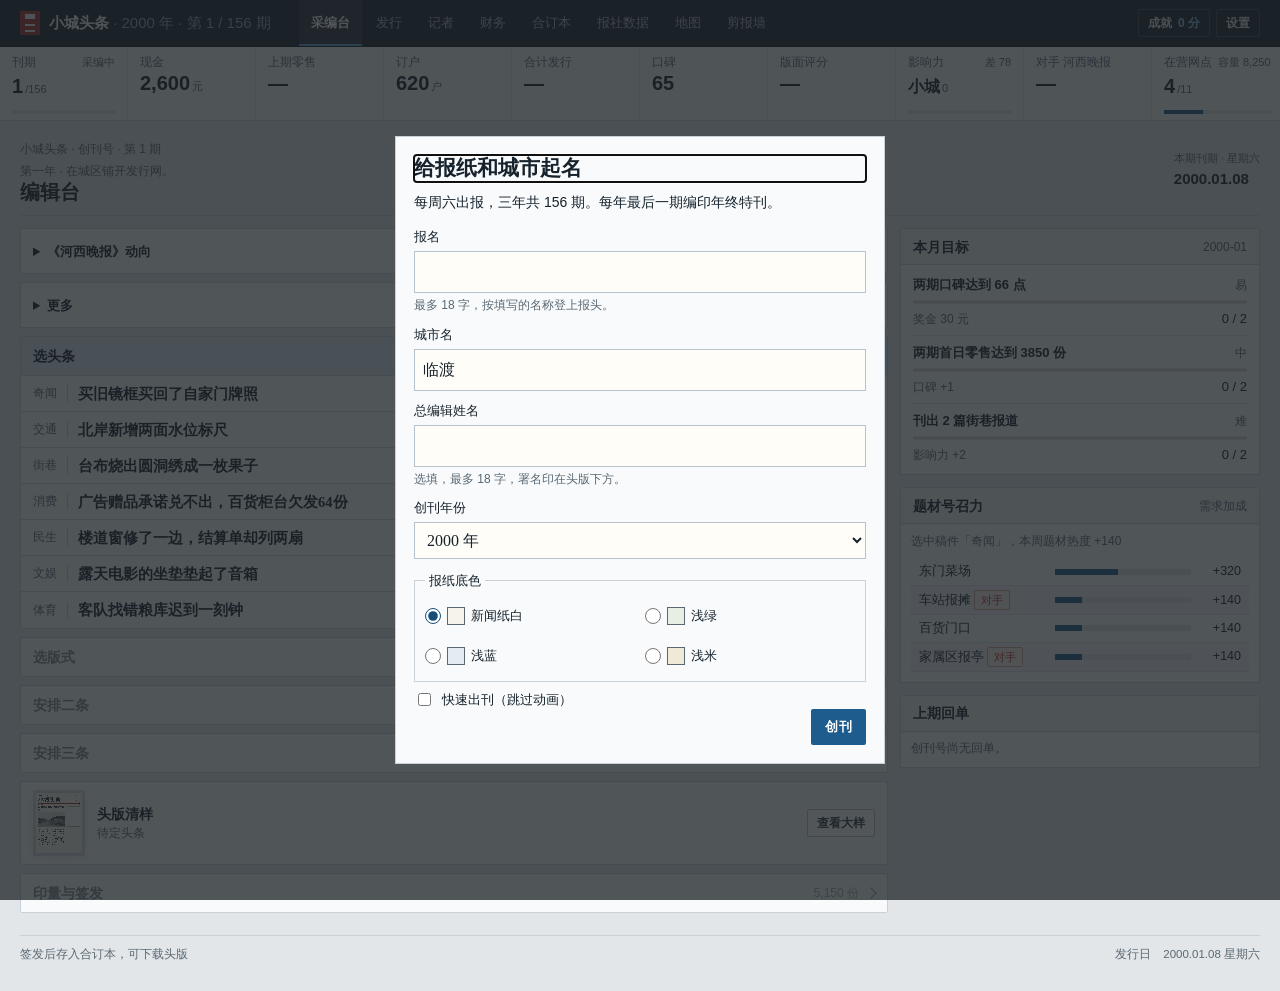
==== 试玩版/小城头条.html @ dcc088fc "发布第八轮单文件试玩版" ====
<!doctype html>
<html lang="zh-CN">
<head>
<meta charset="utf-8">
<meta name="viewport" content="width=device-width, initial-scale=1, viewport-fit=cover">
<meta name="theme-color" content="#eeece5">
<meta name="description" content="从 2000 年起，每周六出版一张地方小报。">
<title>小城头条</title>
<link rel="icon" type="image/x-icon" sizes="16x16 32x32 48x48 64x64" href="[data-uri]">
<style>
:root {
  --ground: #e2e6e9;
  --sheet: #f8fafb;
  --line: #c9d1d8;
  --ink: #16222c;
  --muted: #5a6873;
  --red: #1d5c8c;
  --red-dark: #174e78;
  --serif: "Songti SC", "Noto Serif SC", "STSong", "SimSun", serif;
  --sans: "PingFang SC", "Noto Sans SC", "Microsoft YaHei", "Source Han Sans SC", sans-serif;
  --mono: var(--num);
  --safe-top: env(safe-area-inset-top, 0px);
  --safe-bottom: env(safe-area-inset-bottom, 0px);
  --dialog-top: max(12px, var(--safe-top));
  --dialog-bottom: max(12px, var(--safe-bottom));
  --sheet-2: #eef2f4;
  --line-soft: #dde3e8;
  --accent: #1d5c8c;
  --accent-soft: #dce8f2;
  --brand: #a23228;
  --up: #22784a;
  --down: #b3382c;
  --warn: #9a6410;
  --num: "DIN Alternate", "DIN 2014", "Bahnschrift", "Roboto Condensed", "Arial Narrow", "PingFang SC", sans-serif;
}
* { box-sizing: border-box; }
html, body { touch-action: manipulation; }
body { margin: 0; color: var(--ink); -webkit-font-smoothing: antialiased; }
h1, h2, h3, p, figure { margin: 0; }
a { color: inherit; }
button { font: inherit; }
:is(input, textarea, select) { font: inherit; font-size: 16px; }

.appbar { padding-top: var(--safe-top); }
.appbar-inner { margin: auto; display: flex; align-items: center; }
.brand { display: flex; align-items: center; min-width: 0; }
#progress { min-width: 0; overflow-wrap: anywhere; }
#masthead-issue::before { content: ' · '; }
.brand-mark { display: grid; flex-shrink: 0; place-content: center; }
.brand-mark i { height: 2px; display: block; background: #e6eef3; margin: 2px 0; }
.brand-mark i:first-child { height: 5px; margin-bottom: 3px; }
.appnav { display: flex; align-items: stretch; align-self: stretch; white-space: nowrap; }
.workbar { display: flex; align-self: stretch; }
.appbar-actions { margin-left: auto; display: flex; align-items: center; gap: 6px; }
#achievements-button { display: inline-flex; align-items: center; gap: 6px; white-space: nowrap; }

.desk-shortcuts, .archive-picker, .archive-meta { display: none; }
.game-main { margin: auto; }
.page-title { display: flex; justify-content: space-between; }
.edition-line { display: flex; align-items: center; margin-bottom: 8px; }
.edition-line::before { content: ""; width: 16px; height: 1px; background: var(--red); }
.edition-line { overflow-wrap: anywhere; }
.edition-line::before { flex-shrink: 0; }

.shift { display: flex; align-items: center; color: var(--muted); text-align: left; white-space: nowrap; padding-bottom: 3px; }
.shift > div + div { border-left: 1px solid #b6c3cd; }
.shift small { display: block; font-size: 11px; margin-bottom: 3px; }
.shift time { color: var(--ink); }
.shift .deadline { color: var(--red-dark); }
.workspace { display: grid; grid-template-columns: minmax(0,1fr) minmax(360px, .64fr); align-items: start; }
.column { min-width: 0; }
.desk-flow { display: grid; grid-template-columns: minmax(0, 1fr); max-width: 760px; margin-inline: auto; }
.game-main:has(.desk-flow) :is(.page-title, .guide-note, .game-footer) { max-width: 760px; margin-inline: auto; }
.step-heading button { display: flex; align-items: center; gap: 8px; width: 100%; border: 0; background: transparent; color: var(--ink); text-align: left; }
.step-heading button span { min-width: 0; flex: 1; overflow: hidden; white-space: nowrap; text-overflow: ellipsis; }
.step-heading button small { font: 12px var(--sans); color: var(--muted); white-space: nowrap; }
.step-heading button::after { content: ''; width: 7px; height: 7px; border-right: 1px solid var(--red-dark); border-bottom: 1px solid var(--red-dark); transform: rotate(-45deg); }
.step-heading button[aria-expanded="true"]::after { transform: rotate(45deg); }
.current-step .step-heading { border-bottom: 1px solid var(--line); }
.step-actions { padding: 10px 12px; border-top: 1px solid var(--line); }
.blank-slot-hint { flex-basis: 100%; margin: 1px 0 0; color: var(--muted); font-size: 13px; line-height: 1.5; }
.layout-options { display: grid; grid-template-columns: repeat(auto-fit, minmax(min(100%, 245px), 1fr)); gap: 8px; padding: 10px; }
.layout-option { min-width: 0; border: 1px solid var(--line); color: var(--ink); text-align: left; }

.layout-option:disabled { opacity: .6; }
.layout-option > div { display: flex; flex-wrap: wrap; align-items: baseline; column-gap: 10px; row-gap: 2px; }

.layout-option span { color: var(--red-dark); font: 650 12px/1.4 var(--sans); }
.layout-option p, .step-hint p { margin: 5px 0 0; color: var(--muted); font-size: 13px; line-height: 1.55; }
.slot-switch { display: flex; gap: 8px; padding: 10px 12px; border-bottom: 1px solid var(--line); }
.slot-switch button { flex: 1; min-height: 44px; }
.slot-switch button[aria-pressed="true"] { color: var(--red-dark); border-color: var(--red); background: #e7ebee; }
.step-hint { padding: 8px 12px 10px; color: var(--muted); }
.ad-offer .manage-row > strong { flex-shrink: 0; color: var(--red-dark); }
.desk-disclosure > summary, .receipt-detail > summary { cursor: pointer; color: var(--ink); font-weight: 700; align-content: center; }
.desk-disclosure > summary { padding: 8px 12px; min-height: 44px; }
.desk-disclosure[open] > summary { border-bottom: 1px solid var(--line); }
.desk-disclosure > p, .desk-options { padding: 9px 12px; }
.receipt-detail[open] > summary { margin-bottom: 6px; }
.desk-proof { display: grid; grid-template-columns: 52px minmax(0, 1fr) auto; align-items: center; gap: 12px; padding: 8px 12px; }

.desk-proof p { overflow: hidden; text-overflow: ellipsis; white-space: nowrap; color: var(--muted); font-size: 12px; }
.desk-proof-thumb { background: #d7dfe4; padding: 3px; }
.desk-proof-thumb .proof-loading { font-size: 8px; }

.panel-heading { border-bottom: 1px solid var(--line); display: flex; align-items: center; justify-content: space-between; gap: 12px; }
.panel-heading h2 { font: 750 23px/1.1 var(--serif); letter-spacing: .07em; }
.panel-heading p, .proof-link { color: var(--muted); font-size: 12px; white-space: nowrap; }
.proof-link { text-underline-offset: 4px; }
.lead { display: grid; grid-template-columns: auto minmax(0, 1fr) auto; align-items: center; width: 100%; color: inherit; text-align: left; background: transparent; border: 0; border-bottom: 1px solid #d5dce1; }
.lead:last-child { border-bottom: 0; }
.lead:hover { background: #edf0f2; }

.lead strong { overflow-wrap: anywhere; }
.lead .desk { min-width: 0; }
.desk { color: var(--muted); padding-right: 10px; border-right: 1px solid #c6d0d7; }
.lead.selected .desk { color: var(--red-dark); }
.flag { border: 1px solid #c9d2d9; color: #505a62; white-space: nowrap; align-self: center; }

.plan { margin-top: 18px; }
.plan-body { padding: 15px 21px 17px; display: flex; gap: 25px; align-items: center; }
.plan-metric small { font-size: 11px; color: var(--muted); display: block; margin-bottom: 2px; letter-spacing: .08em; }
.plan-metric strong { font: 600 23px/1.15 var(--mono); letter-spacing: -.045em; }
.plan-metric span { font-size: 12px; color: var(--muted); margin-left: 4px; }
.issue { margin-left: auto; border: 0; font-weight: 650; white-space: nowrap; }
.issue b { margin-left: 13px; font-weight: 400; }
.proof-well { background: #d7dfe4; padding: 15px 18px 12px; }
.proof-preview { width: 100%; overflow: hidden; position: relative; aspect-ratio: 800 / 1040; box-shadow: 0 2px 8px #2a323824; background: #f6f0e3; }
.proof-footer { min-height: 42px; display: flex; justify-content: space-between; align-items: center; gap: 8px; padding: 8px 16px; color: var(--muted); font-size: 11px; }
.proof-footer span:first-child { color: var(--red-dark); }
.game-footer { border-top: 1px solid #c1ccd4; padding-top: 10px; color: var(--muted); display: flex; justify-content: space-between; gap: 10px; }
.appnav button { display: flex; align-items: center; position: relative; background: none; border: 0; color: inherit; cursor: pointer; }

.appnav button.current::after { content: ""; position: absolute; inset: auto 0 0; }
button { cursor: pointer; }
button:active:not(:disabled), .export-link:active { filter: brightness(.88); }

button:disabled { cursor: default; opacity: .52; }
.page-title .week-note { color: var(--muted); }
.library-copy summary { cursor: pointer; font-weight: 700; }
.library-copy details p { margin-top: 8px; line-height: 1.65; }
.report { padding: 13px 20px 15px; border-top: 1px solid var(--line); background: #eef1f3; }
.report-head { display: flex; align-items: center; gap: 10px; justify-content: space-between; flex-wrap: wrap; }

.report p { font-size: 13px; line-height: 1.65; margin-top: 6px; color: var(--muted); }
.report-text { border-left: 2px solid #6993b6; margin-top: 9px; padding-left: 9px; }
.report-buttons { display: flex; gap: 7px; flex-wrap: wrap; }
.original-copy p { overflow-wrap: anywhere; }
.soft, .proof-link { white-space: nowrap; }

.proof-link { text-decoration: none; }
.proof-preview canvas { display: block; width: 100%; height: auto; }
.plan-metric input { font: 600 22px/1.15 var(--mono); letter-spacing: -.035em; width: 100px; padding: 4px 5px; color: var(--ink); background: #fffdf7; border: 1px solid #b6c3cd; border-radius: 0; }
.plan-hint { padding: 0 21px 11px; font-size: 11px; color: var(--muted); min-height: 16px; }
.plan-hint.error { color: var(--red-dark); }
.game-footer { margin-top: 22px; }
.game-footer .soft { min-height: 30px; padding-block: 3px; }
.game-footer span { align-self: center; }
.flag { font-weight: 500; }

.sales-panel .receipt-head { display: flex; justify-content: space-between; align-items: start; gap: 10px; border-bottom: 1px solid var(--line); }

.receipt-head p { color: var(--muted); }

.sales-number span:first-child { display: block; color: var(--muted); }

.sales-number .unit { margin-left: 8px; }
.sales-number .change { margin-left: 10px; font-size: 13px; }

.receipt-grid { display: grid; grid-template-columns: repeat(3, 1fr); border-block: 1px solid var(--line); }
.receipt-grid span { display: block; color: var(--muted); }

.stands { width: 100%; text-align: left; border-collapse: collapse; }
.stands th { color: var(--muted); }
.stands th, .stands td { border-bottom: 1px solid #d5dce1; }
.stands th:nth-child(n+2), .stands td:nth-child(n+2) { text-align: right; }
.stands td:last-child { white-space: nowrap; }
.sold-out { color: var(--red-dark); font-weight: 650; }
.stand-note { border-left: 2px solid var(--red); }
.desk-wire { display: flex; align-items: baseline; flex-wrap: wrap; gap: 3px 12px; padding: 9px 20px; background: #dfe5e9; border-bottom: 1px solid var(--line); }
.desk-wire strong { color: var(--red-dark); font: 750 14px var(--serif); }
.desk-wire p { color: #4c5861; font-size: 12px; line-height: 1.6; }
.guide-note { position: sticky; top: 0; z-index: 2; margin-bottom: 16px; padding: 10px 14px; border: 1px solid var(--line); border-left: 3px solid var(--red); background: var(--sheet); }
.guide-note strong { color: var(--red-dark); font: 750 15px var(--serif); }
.guide-note p { margin: 4px 0 8px; font-size: 13px; }
.guide-note .soft { font-size: 12px; min-height: 30px; padding: 4px 8px; }
.tracking-note { margin-bottom: 8px; color: #4c5861; font-size: 13px; }
.receipt-detail { margin-top: 14px; padding: 10px 12px; border: 1px solid var(--line); font-size: 13px; line-height: 1.65; }
.receipt-detail h3 { font: 750 16px var(--serif); margin-bottom: 4px; }
.receipt-detail .other-headline { font-weight: 700; }
.receipt-detail ul { list-style: none; margin: 6px 0; padding: 4px 0; border-block: 1px solid var(--line); }
.receipt-detail li { display: flex; justify-content: space-between; gap: 8px; }
.reader-letter { background: var(--paper-stock, #eef1f4); color: #2b2b2b; border-color: #899aa6; border-left: 2px solid var(--red); }
.sales-actions { display: flex; align-items: center; gap: 8px; flex-wrap: wrap; margin-top: 17px; }
.sales-actions .issue { margin-left: 0; }
.archive-list { display: grid; }
.archive-row { display: grid; text-align: left; align-items: center; border: 0; border-bottom: 1px solid var(--line); color: inherit; background: transparent; }
.archive-row:last-child { border-bottom: 0; }
.archive-row:hover { background: #edf0f2; }

.archive-row span { font-size: 12px; color: var(--muted); }

.archive-actions { display: flex; padding: 14px 18px; border-top: 1px solid var(--line); }
.blank { padding: 25px 22px; }
.blank p { color: var(--muted); margin-bottom: 12px; }
.summary-topline { margin-top: 12px; font-size: 14px; color: var(--muted); }
.feedback {
  position: fixed; z-index: 9; inset: auto 18px max(18px, var(--safe-bottom)) auto;
  max-width: min(450px, calc(100% - 36px)); padding: 10px 14px; border-left: 3px solid #d9aa63;
  background: #2b3339; color: #fff9e9; box-shadow: 0 3px 14px #1c212435; font: 600 13px/1.55 var(--sans);
  opacity: 0; pointer-events: none; overflow-wrap: anywhere;
}
.feedback.show { opacity: 1; animation: feedback-in .2s ease-out both; }
.feedback[data-tone="notice"] { background: #245379; }
@keyframes feedback-in { from { opacity: 0; transform: translateY(6px); } to { opacity: 1; transform: translateY(0); } }
.proof-loading {
  position: absolute; inset: 0; display: grid; place-items: center; color: var(--muted);
  font: 650 13px var(--serif); pointer-events: none;
}
#proof[data-ready] + .proof-loading { display: none; }
.export-link[aria-disabled="true"]:not([hidden])::after { content: " · 准备中"; }
#paper-dialog { width: min(860px, calc(100% - 22px)); max-height: calc(100dvh - var(--dialog-top) - var(--dialog-bottom)); padding: 0; border: 1px solid var(--line); background: #d7dfe4; color: var(--ink); }
#paper-dialog[open] { display: flex; flex-direction: column; }
#achievements-dialog { width: min(490px, calc(100% - 24px)); max-height: calc(100dvh - var(--dialog-top) - var(--dialog-bottom)); padding: 0; border: 1px solid var(--line); background: var(--sheet); color: var(--ink); }
#achievements-dialog[open] { display: flex; flex-direction: column; }
.achievement-content { min-height: 0; overflow: auto; overscroll-behavior: contain; }
.achievement-total { padding: 12px 16px 14px; background: #e4e9ed; border-bottom: 1px solid var(--line); }
.achievement-total > strong { color: var(--red-dark); font: 750 29px/1.2 var(--serif); }
.achievement-total p, .achievement-list p { color: var(--muted); font-size: 13px; margin-top: 3px; }
.achievement-count { padding: 10px 16px 0; color: var(--muted); font-size: 12px; }
.achievement-list { margin: 0; padding: 0 16px 8px; list-style: none; }
.achievement-list li { display: flex; align-items: center; justify-content: space-between; gap: 12px; padding: 9px 0; border-bottom: 1px solid var(--line); }
.achievement-list li:last-child { border-bottom: 0; }
.achievement-list li > span { text-align: right; color: var(--muted); font-size: 12px; white-space: nowrap; }
.achievement-list li.earned > span { color: var(--red-dark); }
.achievement-list b { display: block; }
.game dialog::backdrop { background: #1c2226c2; }
.dialog-head { flex: none; background: var(--sheet); border-bottom: 1px solid var(--line); padding: 10px 14px; display: flex; align-items: center; justify-content: space-between; flex-wrap: wrap; gap: 6px; }
.dialog-actions { display: flex; flex-wrap: wrap; gap: 6px; }
.dialog-head h2, .restart-form h2 { font: 750 21px/1.25 var(--serif); }
.dialog-head button, .restart-form button:not(.issue) { background: var(--sheet); border: 1px solid #b6c3cd; color: var(--ink); font-size: 12px; padding: 7px 9px; }
.export-link { display: inline-flex; align-items: center; text-decoration: none; }
.export-link[hidden] { display: none; }
.export-link[aria-disabled="true"] { opacity: .72; pointer-events: none; }
.paper-viewport { min-height: 0; overflow: auto; overscroll-behavior: contain; touch-action: pan-x pan-y; }
.paper-viewport.zoomed #large-proof { width: max(800px, 150%); }
#large-proof { width: calc(100% - 20px); height: auto; display: block; margin: 10px; }
#large-proof:not([data-ready]) { visibility: hidden; }
#restart-dialog, #resume-dialog, #reprint-dialog { width: min(400px, calc(100% - 30px)); padding: 18px; color: var(--ink); background: var(--sheet); border: 1px solid var(--line); max-height: calc(100dvh - var(--dialog-top) - var(--dialog-bottom)); }
.restart-form p { margin: 10px 0 15px; font: 14px/1.55 var(--sans); }
.form-actions { display: flex; flex-wrap: wrap; gap: 8px; justify-content: flex-end; }
.restart-form .issue { margin-left: 0; }
@media (max-width: 890px) {
  .appbar-inner { padding-inline: 22px; }

  .game-main { padding-inline: 22px; }
  .workspace { grid-template-columns: minmax(0, 1fr); }
  .proof { max-width: 560px; }
  .page-title h1 { font-size: 40px; }
}
@media (max-width: 540px) {
  .page-title { flex-direction: column; }
  .page-title h1 { font-size: 36px; }

  .panel-heading { padding-inline: 12px; }
  .panel-heading h2 { font-size: 20px; }

  .report { padding-inline: 12px; }
  .plan-body { display: grid; grid-template-columns: 1fr 1fr; gap: 12px; padding-inline: 12px; }
  .plan-metric input { width: 88px; font-size: 20px; }
  .plan-body .issue { grid-column: 1 / -1; margin-left: 0; }
  .plan-hint { padding-inline: 12px; }
  .proof-well { padding: 12px; }

  
  .stands th, .stands td { padding-inline: 2px; }
}

.report-buttons select { font: 16px var(--sans); border: 1px solid #b6c3cd; color: var(--ink); background: var(--sheet); padding: 5px; }
.desk-quip { font-family: var(--serif); }
.warn-copy { color: #235781 !important; }
.plan-metric .money { font-size: 18px; }
.page-title .week-note { max-width: 660px; }
.management { padding: 16px 20px; }
.management + .management { border-top: 1px solid var(--line); }
.management h3 { font: 750 19px/1.25 var(--serif); }
.management p { color: var(--muted); font-size: 13px; margin-top: 4px; }
.manage-row { display: flex; justify-content: space-between; align-items: center; gap: 12px; }
.manage-row .report-buttons { justify-content: flex-end; }
.stats-line { display: flex; gap: 6px 16px; flex-wrap: wrap; margin: 8px 0; font-size: 12px; color: var(--muted); }
.stats-line b { color: var(--ink); font: 700 13px var(--mono); }
.manager-note { border: 1px solid var(--line); background: var(--sheet); margin-bottom: 15px; color: var(--muted); }
.ledger { width: 100%; border-collapse: collapse; font-size: 13px; }
.ledger th, .ledger td { text-align: left; padding: 8px 9px; border-bottom: 1px solid #d5dce1; }
.ledger th { color: var(--muted); font-weight: 500; }
.ledger th:last-child, .ledger td:last-child { text-align: right; white-space: nowrap; }

.risk-callout { background: #e3ebf1; border-left: 3px solid var(--red); padding: 10px 12px; margin-top: 12px; font-size: 13px; }
.recovery { margin-top: 10px; }
.cash-live { display: flex; justify-content: space-between; align-items: center; gap: 12px; border-top: 1px solid var(--line); padding: 10px 0; font-size: 13px; color: var(--muted); flex-wrap: wrap; }
.cash-live strong { font: 700 18px var(--mono); color: var(--ink); margin-left: 4px; }
.sales-number { position: relative; }
#city-dialog, #risk-dialog, #original-dialog { width: min(490px, calc(100% - 25px)); padding: 18px; border: 1px solid var(--line); background: var(--sheet); color: var(--ink); max-height: calc(100dvh - var(--dialog-top) - var(--dialog-bottom)); }
#original-dialog { width: min(590px, calc(100% - 25px)); }
.original-fields { padding-bottom: 8px; }
.city-field { display: grid; gap: 5px; margin: 11px 0 2px; font: 13px var(--sans); }
.city-field[hidden] { display: none; }
.city-field :is(input, select, textarea) { min-width: 0; font: 16px/1.5 var(--serif); border: 1px solid #b6c3cd; background: #fffdf7; color: var(--ink); padding: 8px; }
.city-field textarea { resize: vertical; }
.city-field :is(select, textarea):focus-visible { outline: 2px solid #3a79ac; outline-offset: 3px; }
.field-hint { color: var(--muted); font-size: 12px; }
.restart-form .field-hint + .form-status { display: block; }
.delete-original { margin-right: auto; }
.form-status { min-height: 18px; color: var(--red-dark); font: 12px var(--sans); }
.paper-stock-field { margin: 12px 0 8px; border: 1px solid var(--line); padding: 7px 10px; font: 13px/1.5 var(--sans); }
.paper-stock-field legend { padding-inline: 4px; }
#paper-stock-options { display: grid; grid-template-columns: repeat(2, minmax(0, 1fr)); gap: 4px 10px; }
#paper-stock-options label { display: flex; align-items: center; gap: 6px; min-height: 36px; cursor: pointer; }
#paper-stock-options input { flex: none; margin: 0; width: 16px; height: 16px; accent-color: var(--red-dark); }
#paper-stock-options span { display: flex; align-items: center; gap: 6px; }
#paper-stock-options span::before { content: ""; width: 16px; height: 16px; flex: none; background: var(--swatch); border: 1px solid #5b6871; }

.year-wrap { max-width: 850px; margin-inline: auto; }

.year-review { font: 500 clamp(15px, 2.6vw, 21px)/1.7 var(--serif); }

.year-actions { display: flex; flex-wrap: wrap; gap: 8px; margin-top: 14px; }
.year-actions > :is(a, button) { min-height: 44px; }
.year-actions [aria-disabled="true"] { pointer-events: none; opacity: .6; }
@media (max-width: 720px) {
  html { scroll-padding-block: calc(12px + var(--safe-top)) calc(114px + var(--safe-bottom)); }
  .game { --workbar-height: calc(51px + var(--safe-bottom)); }
  .game:has(.desk-shortcuts:not([hidden])) { --workbar-height: calc(104px + var(--safe-bottom)); }
  .appbar-inner { display: grid; grid-template-columns: minmax(0, 1fr) auto; align-items: center; }
  .appbar-actions .soft { padding-inline: 8px; }
  .brand { font-size: 17px; }

  
  #progress { display: flex; align-items: baseline; flex-wrap: wrap; gap: 2px 9px; }
  #masthead-issue { font: 12px/1.5 var(--sans); }
  #masthead-issue::before { content: none; }
  .workbar { position: fixed; z-index: 5; inset: auto 0 0; display: block; padding: 0 env(safe-area-inset-right) var(--safe-bottom) env(safe-area-inset-left); background: var(--sheet); box-shadow: 0 -2px 14px #1f252a17; }
  .appnav { display: grid; grid-template-columns: repeat(5, minmax(0, 1fr)); border-top: 1px solid var(--line); }
  .game .appnav button { justify-content: center; min-height: 50px; font-size: 13px; }

  .appnav button.current::after { inset: 0 8px auto; }
  .appnav button:focus-visible { outline-offset: -4px; }
  .desk-shortcuts:not([hidden]) { display: grid; padding: 4px 12px; border-top: 1px solid var(--line); }
  .desk-shortcuts .issue { margin: 0; padding-block: 8px; }
  .game:has(:is(input, textarea, select):focus, #original-dialog[open]) :is(.workbar, .feedback) { visibility: hidden; }
  html:has(#original-dialog[open]) { overflow: hidden; }

  
  .game :is(button, input, select, textarea, summary, .export-link) { min-height: 44px; }
  .game :is(button, summary, .export-link) { touch-action: manipulation; }
  .game :is(.soft, .proof-link) { font-size: 13px; }
  .game :is(button, select) { max-width: 100%; }
  .game :is(.soft, .issue, .proof-link) { white-space: normal; }
  .game select { min-height: 44px; min-width: 0; font-size: 16px; }
  .game .dialog-head button { min-height: 44px; }
  .library-copy summary, .report-details summary, .annual-awards summary { align-content: center; }
  .report p { font-size: 14px; }
  .guide-note { position: static; }
  .manage-row { align-items: flex-start; flex-wrap: wrap; }
  .manage-row .report-buttons { flex-basis: 100%; justify-content: flex-start; }
  .management { padding-inline: 13px; }
  .cash-live strong { font-size: 16px; }
  .game-footer { flex-wrap: wrap; }
  .feedback { inset: auto max(12px, env(safe-area-inset-right)) calc(var(--workbar-height) + 8px) max(12px, env(safe-area-inset-left)); margin-left: auto; }
  .archive-list { display: none; }
  .archive-picker { display: grid; gap: 5px; padding: 12px 12px 0; color: var(--muted); font-size: 13px; }
  .archive-picker select, .reprint-call select { border: 1px solid #b6c3cd; background: #fffdf7; color: var(--ink); padding: 6px; }
  .archive-picker select { width: 100%; text-overflow: ellipsis; }
  .archive-meta { display: block; padding: 8px 12px; color: var(--muted); font-size: 13px; }
  .archive-actions { padding: 8px 12px 12px; }
  .dialog-head { padding: 6px 9px; }
  .dialog-head h2 { font-size: 18px; }
  .dialog-actions .export-link[aria-disabled="true"]:not([hidden])::after { content: none; }
  .game dialog { inset-block: var(--dialog-top) var(--dialog-bottom); }
  #city-dialog[open], #original-dialog[open] { position: fixed; margin: 0 auto; }
  #city-dialog[open] {
    inset: calc(var(--visible-top, 0px) + var(--dialog-top)) 0 auto;
    max-height: calc(var(--visible-height, 100dvh) - var(--dialog-top) - var(--dialog-bottom));
    overscroll-behavior: contain;
  }
  #original-dialog[open] {
    inset: var(--visible-top, 0px) 0 auto;
    width: 100%; max-width: none; height: var(--visible-height, 100dvh); max-height: none;
    border: 0; padding: 0; overflow: hidden;
  }
  #original-form { display: grid; grid-template-rows: auto minmax(0, 1fr) auto; height: 100%; }
  :is(.original-header, .original-fields, #original-form .form-actions) { padding-inline: max(16px, env(safe-area-inset-left)) max(16px, env(safe-area-inset-right)); }
  .original-header { padding-block: calc(12px + var(--safe-top)) 12px; border-bottom: 1px solid var(--line); }
  .original-fields { padding-block: 2px 12px; overflow: auto; overscroll-behavior: contain; }
  #original-form .form-actions { padding-block: 8px max(10px, var(--safe-bottom)); border-top: 1px solid var(--line); }
  #original-body { min-height: 7em; }
  .lead { padding-inline: 9px; }
  .lead .desk { padding-right: 0; border: 0; }
  .lead .flag { padding: 1px 5px; font-size: 10px; }
  .receipt-grid { grid-template-columns: repeat(3, minmax(0, 1fr)); }
  .receipt-grid strong { font-size: clamp(15px, 4.5vw, 21px); white-space: nowrap; }
  .sales-number strong { font-size: clamp(38px, 12vw, 52px); }
  .annual-chart { font-size: 17px; }

}
.desk-quip { font-size: 17px !important; line-height: 1.55; color: #224d70 !important; }
.desk-facts { margin-bottom: 10px; }
.edit-controls { display: grid; gap: 9px; }
.report-slip {
  margin: 8px 0 12px; padding: 9px 12px; background: #faf6eb;
  border: 1px solid #b8c4cd; border-left: 3px solid #3b76a6;
}
.report-slip strong { font: 750 14px/1.4 var(--serif); color: var(--red-dark); }
.report-slip p { margin-top: 4px; color: var(--ink); }
.report-details { margin-top: 12px; font-size: 12px; color: var(--muted); }
.report-details summary { cursor: pointer; width: fit-content; text-underline-offset: 3px; }
.report-details[open] .angle-bar { margin-block: 10px; }
.report-details summary:hover { color: var(--red-dark); text-decoration: underline; }
.updated { animation: edit-ink .65s ease-out; }
@keyframes edit-ink { from { box-shadow: inset 0 0 0 3px #3b76a699; } to { box-shadow: inset 0 0 0 0 #3b76a600; } }
.proof-preview.updated { animation: proof-ink .65s ease-out; }
@keyframes proof-ink { from { outline: 2px solid #3b76a699; } to { outline: 2px solid #3b76a600; } }
@media (prefers-reduced-motion: reduce) {
  .feedback.show, .updated, .proof-preview.updated { animation: none; }
}
.angle-bar { display: flex; align-items: center; gap: 7px; flex-wrap: wrap; }
.angle-bar + .angle-bar { margin-top: 5px; }
.angle-bar > span { color: var(--muted); font-size: 11px; }
.angle-bar button[aria-pressed="true"] { color: var(--red-dark); background: #e0e9f0; border-color: #6391b7; }
.report-text h3 { margin-top: 7px; font-size: 14px; }
.source-warning { border-left: 3px solid var(--red); }
.pressure-inbox .report-buttons { margin-top: 10px; flex-wrap: wrap; }
.annual-chart { display: block; width: 100%; margin-bottom: 10px; font: 11px var(--sans); }
.annual-chart line { stroke: var(--line); }
.annual-chart text { fill: var(--muted); }
.annual-chart polyline { stroke: var(--red-dark); stroke-width: 2; }
.annual-awards summary { cursor: pointer; font-weight: 700; }
.annual-awards li { padding-block: 2px; }
.ad-offer.chosen { background: #e8ecef; box-shadow: inset 3px 0 var(--red); }
.ad-buttons { margin-top: 8px; }
@media (max-width:540px) { .angle-bar { align-items: flex-start; } }

/* 回稿档位：沿用纸墨配色，只强调新回稿。 */
.tier-mark { font-weight: 850; letter-spacing: .12em; }
.scoop-slip { border: 2px solid #a76d27; background: #fff2cc; box-shadow: inset 5px 0 #a76d27; }
.scoop-slip .tier-mark { color: #8b4b12; }

.stands .phone-row td { text-align: left; white-space: normal; color: var(--muted); line-height: 1.7; padding-top: 0; }
.reprint-call { display: flex; flex-wrap: wrap; align-items: end; justify-content: space-between; gap: 8px; padding: 10px 0; border-bottom: 1px solid #d5dce1; }
.reprint-call p { margin: 3px 0 0; }
.reprint-call label { display: grid; gap: 4px; font-size: 12px; }
.reprint-panel .sales-actions { align-items: center; }
.desk-clock { padding: 14px 16px; }
.desk-clock small, .desk-clock p { color: var(--muted); }
.desk-clock #desk-now { display: block; font-size: 25px; font-variant-numeric: tabular-nums; }
.desk-clock p { margin: 0; font-size: 13px; }
.desk-clock ul { list-style: none; padding: 0; margin: 8px 0 0; font-size: 13px; }
.desk-clock li { padding-top: 4px; }
.annual-awards li { flex-wrap: wrap; }
.annual-awards li small { color: var(--muted); }

/* 印刷、派报、街谈与盖印共用一张回单纸。 */
.quick-press { display: flex; align-items: center; gap: 8px; }
#press-dialog[open] { position: fixed; width: 100%; height: 100%; max-width: none; max-height: none;
  margin: 0; padding: max(18px, env(safe-area-inset-top)) 18px max(18px, env(safe-area-inset-bottom));
  border: 0; background: var(--ground); color: var(--ink); display: grid; place-items: center; cursor: pointer; }
.press-skip { position: absolute; z-index: 1; top: max(12px, env(safe-area-inset-top)); right: 14px;
  color: var(--muted); border: 1px solid var(--line); padding: 7px 12px; background: var(--sheet); cursor: pointer; }
.press-scene { width: min(100%, 650px); padding: clamp(14px, 4vw, 36px); border: 1px solid var(--line);
  border-top: 4px solid var(--red-dark); background: var(--paper-stock, var(--sheet)); text-align: center; box-shadow: 0 10px 28px #1f242817; }
.press-kicker { color: var(--red-dark); font-size: 12px; font-weight: 700; letter-spacing: .12em; }
#press-title { margin: 6px 0 14px; font: 800 clamp(25px, 6vw, 40px) var(--serif); }
.press-counter strong, .circulation-stamp strong { font: 760 clamp(30px, 9vw, 58px) var(--mono); font-variant-numeric: tabular-nums; }
.press-machine { height: 80px; display: grid; align-content: center; justify-content: center; gap: 5px; overflow: hidden; }
.press-machine i { width: 130px; height: 10px; background: var(--red-dark); border-radius: 2px; animation: press-roller .34s ease-in-out infinite alternate; }
.press-machine i:nth-child(2) { animation-delay: -.17s; }
@keyframes press-roller { to { transform: translateX(20px) scaleX(.83); opacity: .55; } }
.dispatch-map { display: grid; grid-template-columns: repeat(4, minmax(0, 1fr)); gap: 5px; background: #abbac5;
  border: 5px solid #abbac5; background-image: linear-gradient(130deg, transparent 49%, #a3aca4 49% 56%, transparent 56%); }
.dispatch-point { min-height: 62px; display: grid; align-content: center; color: var(--muted); background: #dde3e7;
  padding: 5px 2px; font-size: 12px; font-weight: 600; }
.dispatch-point:nth-child(3n) { background: #e3e7d7; }
.dispatch-point strong { opacity: 0; color: #375d42; font-family: var(--mono); }
.dispatch-point.arrived { box-shadow: inset 0 0 0 2px #6d8a70; }
.dispatch-point.arrived strong { opacity: 1; animation: dispatch-pop .24s ease-out both; }
@keyframes dispatch-pop { from { opacity: 0; transform: translateY(8px); } }
.street-transcript { list-style: none; padding: 0; margin: 0; text-align: left; }
.receipt-detail .street-transcript li, .street-transcript li { display: block; padding: 6px 0; }
.press-scene .street-transcript { max-height: min(35vh, 8em); overflow: hidden; scroll-behavior: smooth; }
.press-scene .street-transcript li { opacity: 0; border-top: 1px solid var(--line); }
.press-scene .street-transcript li.arrived { opacity: 1; animation: dispatch-pop .28s ease-out both; }
.circulation-stamp { display: grid; justify-items: center; gap: 4px; }

.record-stamp { color: var(--red-dark); border: 3px double currentColor; padding: 4px 9px; margin-top: 6px;
  font-family: var(--serif); transform: rotate(-5deg); }
.press-scene .record-stamp { animation: record-stamp .34s ease-out both; }
@keyframes record-stamp { from { transform: scale(1.75) rotate(-10deg); opacity: .1; } to { transform: rotate(-5deg); } }
@media (max-width: 540px) { .dispatch-map { grid-template-columns: repeat(2, minmax(0, 1fr)); } .dispatch-point { min-height: 48px; } }

/* 发行回单里的附页。 */
.weekly-feedback { background: var(--sheet); }
.weekly-section { border-top: 1px solid var(--line); }
.weekly-section h3 { display: flex; align-items: center; flex-wrap: wrap; gap: 8px; }
.weekly-section summary { cursor: pointer; }

.grade-S { position: relative; }
.feedback-bars { display: grid; }
.feedback-bars > div { display: grid; grid-template-columns: minmax(4.9em, auto) 1fr minmax(4.2em, auto);
  align-items: center; gap: 8px; font-variant-numeric: tabular-nums; }
.feedback-bars meter { width: 100%; }
.weekly-section > ul { border: 0; padding: 0; }
.weekly-section > ul > li { display: block; }
.weekly-mail li { padding: 5px 8px; margin-bottom: 4px; background: var(--ground); }
.warm-mail { border-left: 3px solid #8395a2; }
.weekly-highlight { margin-top: 4px; font-weight: 700; }
.aftermath-card { display: grid; grid-template-columns: minmax(86px, 22%) 1fr; align-items: center; margin: 5px 0 10px; background: #dce2e6; border-left: 3px solid #687781; }
.aftermath-positive { border-color: #577758; background: #e9ecdf; }
.aftermath-negative { border-color: #6d8291; }
.aftermath-card small { color: var(--muted); }
.aftermath-clipping { min-width: 0; background: var(--paper-stock, #eef1f4); box-shadow: 1px 2px 3px #2b333825;
  border-top: 2px solid var(--red-dark); padding: 5px; display: grid; gap: 4px; transform: rotate(-2deg); }
.aftermath-clipping strong { font: 800 12px/1.35 var(--serif); overflow-wrap: anywhere; }

/* 台账、示意圈层、剪报墙。 */

@media (min-width:721px) {

  .appbar-actions { flex-shrink: 0; }
}
@media (min-width:721px) and (max-width:1240px) {
  .appbar-inner { padding-inline: clamp(15px, 2.4vw, 32px); }

  
}
@media (min-width:721px) and (max-width:950px) {
  #masthead-issue { display: block; font: 12px/1.5 var(--sans); }
  #masthead-issue::before { content: none; }
}
.weekly-data { padding-block: 6px 12px; }
.weekly-data > p { margin-top: 6px; text-align: center; }
.weekly-data .circulation-stamp strong { font-size: clamp(24px, 7vw, 38px); }
.weekly-badges { display: flex; justify-content: center; flex-wrap: wrap; gap: 5px; }
.weekly-badges span, .annual-extra-titles { background: #eadbb3; color: #52391b; padding: 3px 7px; font-weight: 700; }
.data-board, .influence-panel { max-width: 920px; margin-inline: auto; }

.data-board { display: grid; }
.data-sales { grid-column: 1 / -1; }
.data-board h2, .influence-panel h2, .annual-feedback h2 { font: 800 23px/1.25 var(--serif); margin-bottom: 9px; }
.distribution-graph { width: 100%; height: auto; }
.graph-grid { color: var(--muted); font: 12px var(--sans); fill: currentColor; }
.graph-grid line { stroke: var(--line); }
.graph-area { fill: #c1cfb9; }
.graph-retail-area { fill: #d2dae0; }
.distribution-graph :is(polyline,circle) { fill: none; stroke-width: 2.8; vector-effect: non-scaling-stroke; }
.graph-total { stroke: #47694e; }
.graph-retail { stroke: #38709d; }
.graph-rival { stroke: #4d5762; stroke-dasharray: 5 4; }
.chart-key { display: flex; flex-wrap: wrap; justify-content: center; gap: 6px 18px; font-size: 13px; }
.chart-key span::before { content: ''; display: inline-block; width: 18px; margin-right: 5px; border-top: 3px solid #47694e; vertical-align: middle; }
.chart-key span:nth-child(2)::before { border-color: #38709d; }
.chart-key span:nth-child(3)::before { border-color: #4d5762; border-top-style: dashed; }
.data-totals { margin-bottom: 0; display: grid; grid-template-columns: repeat(3,minmax(0,1fr)); gap: 6px; }
.data-totals dt { color: var(--muted); font-size: 12px; }
.data-totals dd { margin: 4px 0; font-weight: 800; }
.influence-progress { margin-block: 8px; }
.influence-progress p { display: flex; flex-wrap: wrap; gap: 4px 10px; justify-content: space-between; }
.influence-progress progress { width: 100%; accent-color: #50705a; }
.influence-display { display: grid; grid-template-columns: 1fr 1fr; align-items: center; gap: 24px; }
.influence-rings { position: relative; width: min(100%, 328px); aspect-ratio: 1; margin-inline: auto; }
.influence-rings span { position: absolute; display: grid; justify-items: center; inset: calc((4 - var(--ring)) * 9.7%);
  border: 1px dashed #81909b; border-radius: 50%; background: #dde3e7; color: #565f65; padding-top: 2px; }
.influence-rings b { font-size: clamp(10px, 3vw, 13px); }
.influence-rings .lit { border: 2px solid #637a5c; background: #d6e1ce; color: #3e533d; }
.influence-rings .current-ring { border-color: #53636f; box-shadow: 0 0 0 3px #778b9944; }
.influence-rings span:last-child { align-items: center; padding: 0; }
.press-scene .current-ring { animation: dispatch-pop .45s ease-out both; }
.influence-keys { list-style: none; margin: 12px 0 0; padding: 0; }
.influence-keys li { display: grid; grid-template-columns: minmax(70px,.7fr) minmax(55px,.5fr) 1fr; gap: 8px; border-top: 1px solid var(--line); }

.profile-month { font-size: 12px; color: var(--muted); }
.profile-graph { display: grid; grid-template-columns: minmax(88px, 1fr) minmax(110px, 1fr); align-items: center; gap: 13px; margin: 8px 0; }
.profile-pie { width: min(100%, 152px); aspect-ratio: 1; border-radius: 50%; justify-self: center; }
.profile-graph ul { padding: 0; margin: 0; list-style: none; font-size: 13px; }
.profile-graph li { display: grid; grid-template-columns: 9px 1fr auto; gap: 5px; align-items: center; }
.profile-graph li span { background: var(--topic-color); width: 8px; height: 8px; }
.grade-history { list-style: none; margin: 0; padding: 0; display: grid; }
.grade-history li { display: flex; justify-content: space-between; align-items: center; border: 1px solid var(--line); font-size: 12px; }
.clipping-wall { background: #c3ced5; }
.clipping-grid { display: grid; grid-template-columns: repeat(auto-fill, minmax(150px, 1fr)); gap: 10px; }
.clipping { cursor: pointer; text-align: left; display: grid; align-content: start; gap: 6px; min-width: 0; padding: 11px;
  border: 1px solid #8899a6; border-top: 3px solid #556571; background: var(--paper-stock, #eef1f4); color: var(--ink); box-shadow: 1px 2px 2px #282f3426; }
.clipping.tagged { border-top-color: var(--red-dark); }
.clipping:hover { border-color: var(--red-dark); }
.clipping strong { font: 800 16px/1.25 var(--serif); overflow-wrap: anywhere; }
.clipping span, .clipping b { font-size: 12px; }
.clipping b { color: var(--red-dark); }
.annual-feedback { margin-block: 15px; padding-top: 12px; border-top: 2px solid var(--red-dark); }
.annual-feedback-notes { margin-block: 10px 16px; }
.annual-feedback-notes div { display: flex; flex-wrap: wrap; column-gap: 1em; border-top: 1px solid var(--line); padding: 4px 0; }
.annual-feedback-notes dt { font-weight: 700; color: var(--red-dark); }
.annual-feedback-notes dd { margin: 0; }
.annual-feedback h3 { margin-bottom: 8px; }
.miniature { grid-template-columns: repeat(13,minmax(0,1fr)); gap: 4px; }
.miniature .clipping { padding: 3px; gap: 2px; }
.miniature .clipping :is(small,span,strong) { font-size: 9px; }
.miniature .clipping strong { overflow: hidden; display: -webkit-box; -webkit-box-orient: vertical; -webkit-line-clamp: 2; }
@media (max-width:720px) {
  html { scroll-padding-bottom: calc(154px + var(--safe-bottom)); }
  .game { --workbar-height: calc(91px + var(--safe-bottom)); }
  .game:has(.desk-shortcuts:not([hidden])) { --workbar-height: calc(144px + var(--safe-bottom)); }
  .appnav { grid-template-columns: repeat(15,minmax(0,1fr)); }
  .game .appnav button { grid-column: span 3; min-height: 44px; }
  .game .appnav button:nth-child(n+6) { grid-column: span 5; border-top: 1px solid var(--line); }
  .influence-display, .data-board { grid-template-columns: 1fr; }
  .influence-rings { width: min(100%, 270px); }
  .miniature { grid-template-columns: repeat(8,minmax(0,1fr)); }
}

/* 发行地图 */
.link-button { border: 0; background: none; padding: 0; text-decoration: underline; text-underline-offset: 3px; cursor: pointer; font: inherit; }

.map-head { display: flex; justify-content: space-between; align-items: start; gap: 24px; margin-bottom: 16px; }
.map-head > div { flex: 1; max-width: 560px; }
.map-head p { margin-top: 8px; color: var(--muted); }
.map-tabs { display: flex; gap: 6px; flex-shrink: 0; }
.city-map-layout { display: grid; gap: 16px; align-items: start; }
.map-canvas { position: relative; aspect-ratio: 720 / 460; border: 1px solid #cdbfa6; border-radius: 4px; overflow: hidden; background: #f3eddf; }
.map-canvas svg { position: absolute; inset: 0; width: 100%; height: 100%; display: block; }
.map-pin { position: absolute; transform: translate(-50%, -50%); width: var(--size); height: var(--size); border: 0; padding: 0; background: none; cursor: pointer; z-index: 2; }
span.map-pin { cursor: default; }
.map-dot { display: grid; place-items: center; width: 100%; height: 100%; border-radius: 50%; font: 700 13px var(--serif); transition: transform .15s; }
.map-pin:hover .map-dot, .map-pin.selected .map-dot { transform: scale(1.12); }

.map-pin:focus-visible .map-dot, .map-pin.selected .map-dot { box-shadow: 0 0 0 3px #f3eddf, 0 0 0 6px var(--red-dark); }
.map-active .map-dot { background: #50705a; color: #f4f1e6; box-shadow: 0 0 0 6px #50705a33, 0 0 18px 6px #9dbf8f66; }
.map-paused .map-dot { background: #f3eddf; color: #50705a; border: 2px solid #50705a; }
.map-available .map-dot { background: #fbf6ea; color: var(--red-dark); border: 2px dashed var(--red-dark); animation: map-beckon 1.8s ease-in-out infinite; }
.map-locked .map-dot { background: #d0d8de; color: #74848f; border: 2px dashed #94a3ae; font-size: 12px; }
.map-captured .map-dot { background: var(--red); color: #fbeee4; }
.map-rival-flag { position: absolute; right: -8px; top: -8px; width: 18px; height: 18px; display: grid; place-items: center; background: var(--red); color: #fff; font: 700 11px var(--serif); border-radius: 3px; box-shadow: 0 1px 0 #0003; }
.map-pin-label { position: absolute; left: 50%; top: calc(100% + 3px); transform: translateX(-50%); display: grid; justify-items: center; white-space: nowrap; pointer-events: none; line-height: 1.2; }
.map-pin-label.label-below { top: calc(100% + 3px); }
.map-pin-label b { font: 700 12.5px var(--serif); color: var(--ink); background: #f3eddfd9; padding: 0 3px; border-radius: 2px; }
.map-pin-label i { font: 600 11px var(--sans); font-style: normal; color: var(--muted); background: #f3eddfd9; padding: 0 3px; }
.map-active .map-pin-label i { color: #35523b; }
.map-captured .map-pin-label i, .contested .map-pin-label i { color: var(--red-dark); }
@keyframes map-beckon { 50% { box-shadow: 0 0 0 7px #a2322826; } }
@media (prefers-reduced-motion: reduce) { .map-available .map-dot { animation: none; } }
.map-card { border: 1px solid var(--line); padding: 14px 15px; display: grid; gap: 9px; }

.map-card h4 { font: 700 13px var(--sans); color: var(--muted); margin: 2px 0 0; }
.map-card-kicker { font-size: 12.5px; letter-spacing: .04em; }
.map-card-empty p { color: var(--muted); }
.map-card .stats-line { display: flex; flex-wrap: wrap; gap: 4px 12px; font-size: 13px; color: var(--muted); }
.map-card-note { font-size: 13.5px; color: var(--muted); }

.map-interests { list-style: none; padding: 0; margin: 0; display: grid; gap: 4px; }
.map-interests li { display: grid; align-items: center; gap: 8px; font-size: 13px; }
.map-interests meter { width: 100%; height: 9px; }
.map-card .report-buttons { display: flex; flex-wrap: wrap; gap: 6px; }
.map-legend { display: flex; flex-wrap: wrap; gap: 6px 16px; margin: 10px 0 2px; font-size: 12.5px; color: var(--muted); }
.map-legend span::before { content: ''; display: inline-block; width: 11px; height: 11px; border-radius: 50%; margin-right: 5px; vertical-align: -1px; }
.map-legend .key-active::before { background: #50705a; }
.map-legend .key-available::before { border: 2px dashed var(--red-dark); width: 7px; height: 7px; }
.map-legend .key-paused::before { border: 2px solid #50705a; width: 7px; height: 7px; }
.map-legend .key-locked::before { background: #d0d8de; border: 1px dashed #94a3ae; }
.map-legend .key-contested::before { background: var(--red); border-radius: 2px; width: 9px; height: 9px; }
.map-legend .key-captured::before { background: var(--red); }
.map-dim svg { opacity: .55; filter: grayscale(.5); }
.map-lock { position: absolute; left: 50%; top: 50%; transform: translate(-50%, -50%); background: #fffdf7f2; border: 1px solid var(--line); padding: 10px 14px; border-radius: 4px; max-width: 80%; text-align: center; font-size: 14px; }
.map-reveal { width: 100%; margin: 14px auto 0; text-align: left; }
.map-reveal .map-canvas { box-shadow: 0 8px 28px #0003; }
.map-reveal .map-available .map-dot { animation: map-reveal-pulse 1.2s ease-out 2; }
.map-reveal-note { margin-top: 10px; font: 700 15px var(--serif); color: var(--red-dark); text-align: center; }
@keyframes map-reveal-pulse { 0% { transform: scale(.4); opacity: .2; } 70% { transform: scale(1.15); } 100% { transform: scale(1); opacity: 1; } }
@media (max-width: 860px) {

  .map-head { flex-direction: column; }
  .map-reveal .map-pin-label b { font-size: 9.5px; }

  .map-reveal .map-pin { width: calc(var(--size) * .7); height: calc(var(--size) * .7); }
  .map-reveal .map-dot { font-size: 10px; }
}
.game .map-pin { min-width: 0; min-height: 0; }
.map-scroll { min-width: 0; }
@media (max-width: 860px) {
  .map-scroll { overflow-x: auto; margin-inline: -4px; padding: 0 4px 6px; -webkit-overflow-scrolling: touch; }
  .map-scroll .map-canvas { min-width: 660px; }
  .map-scroll .map-pin-label b { font-size: 12.5px; }
  .map-scroll .map-pin-label i { font-size: 11px; }
}

/* ===== 经营控制台主题：冷钢灰底、印刷蓝强调、窄体数字、高密度表格 ===== */

.game { background: var(--ground); font: 13px/1.5 var(--sans); color: var(--ink); }
.num, td.num, th.num { font-family: var(--num); font-variant-numeric: tabular-nums; text-align: right; white-space: nowrap; }

/* 顶栏 */
.appbar { background: #17232d; border-top: 0; border-bottom: 1px solid #0d151b; color: #d6dee4; position: sticky; top: 0; z-index: 30; }
.appbar-inner { max-width: none; min-height: 46px; padding: 0 20px; gap: 28px; }
.brand { font: 700 15px/1.2 var(--sans); letter-spacing: 0; color: #f2f5f7; gap: 9px; }
.brand-mark { width: 20px; height: 24px; background: var(--brand); }
.brand-mark i { width: 10px; }
#masthead-issue { color: #93a3af; font-weight: 500; }
.appnav { gap: 2px; color: #a9b6bf; }
.appnav button { padding: 0 12px; font-size: 13px; }
.appnav button:hover { color: #fff; background: #ffffff0d; }
.appnav button.current { color: #fff; font-weight: 600; background: #ffffff14; }
.appnav button.current::after { height: 2px; background: #5ea3d6; }
.appbar .soft { background: transparent; color: #d6dee4; border-color: #3a4a57; min-height: 28px; }
.appbar .soft:hover { color: #fff; border-color: #5ea3d6; }
#points-total { color: #8cc3ea; }

/* 经营看板 */
.kpi-strip { background: #f3f6f8; border-bottom: 1px solid var(--line); position: sticky; top: 46px; z-index: 25; }
.kpi-inner { display: grid; grid-template-columns: repeat(10, minmax(108px, 1fr)); overflow-x: auto; scrollbar-width: thin; }
.kpi { padding: 7px 12px 6px; border-right: 1px solid var(--line-soft); min-width: 0; display: grid; grid-template-rows: auto auto auto; gap: 1px; }
.kpi:last-child { border-right: 0; }
.kpi-head { display: flex; justify-content: space-between; align-items: baseline; gap: 6px; font-size: 11.5px; color: var(--muted); white-space: nowrap; }
.kpi-head > span:first-child { overflow: hidden; text-overflow: ellipsis; }
.kpi strong { font: 600 20px/1.15 var(--num); font-variant-numeric: tabular-nums; color: var(--ink); white-space: nowrap; overflow: hidden; text-overflow: ellipsis; }
.kpi strong small { font: 500 11px var(--sans); color: var(--muted); margin-left: 2px; }
.kpi-influence strong { font-family: var(--sans); font-size: 16px; font-weight: 700; line-height: 1.45; }
.kpi-influence strong small { font-family: var(--num); }
.kpi-note { font-size: 11px; color: var(--muted); }
.delta { font: 600 11.5px var(--num); font-variant-numeric: tabular-nums; white-space: nowrap; }
.delta.up { color: var(--up); }
.delta.down { color: var(--down); }
.delta.flat { color: var(--muted); }
.spark { width: 100%; height: 18px; display: block; overflow: visible; }
.spark polyline { fill: none; stroke: var(--accent); stroke-width: 1.4; stroke-linejoin: round; vector-effect: non-scaling-stroke; }
.spark circle { fill: var(--accent); }
.kpi-bar { height: 4px; background: var(--line-soft); margin-top: 7px; align-self: end; }
.kpi-bar i { display: block; height: 100%; background: var(--accent); }
.grade-mark { display: inline-grid; place-items: center; min-width: 18px; height: 18px; margin-right: 5px; padding: 0 3px; font: 700 12px/1 var(--num); color: #fff; background: #5a6873; vertical-align: 2px; }
.grade-mark.grade-S { background: #9a6410; }
.grade-mark.grade-A { background: var(--accent); }
.grade-mark.grade-B { background: #5a6873; }
.grade-mark.grade-C { background: var(--down); }

/* 页面骨架 */
.game-main { max-width: 1480px; padding: 16px 20px 28px; }
.page-title { align-items: center; margin-bottom: 12px; gap: 14px; padding-bottom: 10px; border-bottom: 1px solid var(--line); }
.page-title h1 { font: 700 20px/1.25 var(--sans); letter-spacing: 0; }
.edition-line { order: 2; color: var(--muted); font-size: 12px; letter-spacing: 0; font-weight: 500; margin: 3px 0 0; gap: 0; }
.edition-line::before { display: none; }
.page-title > div:first-child { display: flex; flex-direction: column-reverse; }
.page-title .week-note { margin-top: 4px; font-size: 12px; }
.shift { gap: 16px; }
.shift > div + div { border-left-color: var(--line); padding-left: 14px; }
.shift small { letter-spacing: 0; }
.shift time { font: 600 15px/1 var(--num); letter-spacing: 0; }
.workspace { gap: 12px; }
.desk-flow, .game-main:has(.desk-flow) :is(.page-title, .guide-note, .game-footer) { max-width: 980px; }
.desk-flow { gap: 8px; }

/* 面板 */
.panel { background: var(--sheet); border: 1px solid var(--line); border-radius: 2px; box-shadow: none; }
.panel-heading { min-height: 36px; padding: 7px 12px; background: var(--sheet-2); }
.panel-heading h2, .data-board h2, .influence-panel h2, .annual-feedback h2 { font: 700 14px/1.3 var(--sans); letter-spacing: 0; }
.panel-heading p { font-size: 12px; }
.data-board > .panel, .influence-panel, .clipping-wall { padding: 12px 14px; }
.data-board h2 { margin-bottom: 8px; padding-bottom: 6px; border-bottom: 1px solid var(--line-soft); }
.manager-note { font-size: 12px; padding: 7px 12px; }

/* 按钮 */
.soft, .proof-link { border: 1px solid #b9c4cd; background: #fff; color: #2c3a45; padding: 3px 9px; min-height: 28px; font-size: 12px; font-weight: 600; border-radius: 2px; }
.soft:hover, .proof-link:hover { border-color: var(--accent); color: var(--accent); }
.soft.accent { background: var(--accent-soft); color: var(--accent); border-color: #8fb3d1; }
.issue { background: var(--accent); color: #fff; letter-spacing: .02em; border-radius: 2px; padding: 8px 14px; }
.issue:hover { background: #164a72; }
:is(button, input, select, summary, a, .paper-viewport):focus-visible { outline: 2px solid #3d8ac4; outline-offset: 1px; }
.link-button { color: var(--accent); }

/* 编辑台 */
.step-heading button { min-height: 38px; padding: 6px 12px; font: 700 14px/1.3 var(--sans); }
.current-step .step-heading { background: var(--accent-soft); }
.lead { min-height: 36px; padding: 6px 12px; gap: 10px; }
.lead strong { font: 600 14.5px/1.4 var(--serif); }
.lead.selected { background: var(--accent-soft); box-shadow: inset 3px 0 var(--accent); }
.desk { font-size: 11.5px; letter-spacing: 0; min-width: 34px; }
.flag { font-size: 11px; padding: 1px 6px; border-radius: 2px; background: #fff; }
.flag.red { color: var(--down); border-color: #d9a49d; }
.award-flag { color: #7a4f0a !important; border-color: #d4b26c !important; background: #fbf2dd !important; }
.layout-option { background: #fff; padding: 8px 10px; }
.layout-option strong { font: 700 14px/1.3 var(--sans); }
.layout-option:hover, .layout-option[aria-pressed="true"] { border-color: var(--accent); background: var(--accent-soft); }
.report h3 { font: 700 14px/1.35 var(--sans); }
.plan-metric strong, .plan-metric input { font-family: var(--num); letter-spacing: 0; }
.desk-proof h2 { font: 700 14px/1.35 var(--sans); }
.layout-option span, .ad-offer .manage-row > strong { color: var(--accent); }
.money-in { color: var(--up); }
.money-out, .risk-callout { color: var(--down); }

/* 指标行 */
.metric-row { display: grid; grid-template-columns: repeat(auto-fit, minmax(128px, 1fr)); margin: 0 0 12px; border: 1px solid var(--line); background: var(--sheet); }
.metric-row > div { padding: 7px 12px; border-right: 1px solid var(--line-soft); }
.metric-row > div:last-child { border-right: 0; }
.metric-row dt { font-size: 11.5px; color: var(--muted); }
.metric-row dd { margin: 1px 0 0; font: 600 17px/1.25 var(--num); font-variant-numeric: tabular-nums; white-space: nowrap; overflow: hidden; text-overflow: ellipsis; }
.metric-row dd.big { font-size: 20px; }

/* 数据表 */
.table-panel { overflow: hidden; }
.table-scroll { overflow: auto; }
.table-scroll.tall { max-height: 560px; }
.grid-table { width: 100%; border-collapse: collapse; font-size: 12.5px; }
.grid-table th, .grid-table td { padding: 5px 9px; border-bottom: 1px solid var(--line-soft); text-align: left; vertical-align: middle; }
.grid-table thead th { position: sticky; top: 0; z-index: 1; background: var(--sheet-2); color: var(--muted); font-weight: 600; font-size: 11.5px; border-bottom: 1px solid var(--line); white-space: nowrap; }
.grid-table tbody tr:nth-child(even) { background: #f2f5f7; }
.grid-table tbody tr:hover { background: var(--accent-soft); }
.grid-table tbody th { font-weight: 500; white-space: nowrap; }
.grid-table tbody th b { font-weight: 700; margin-right: 6px; }
.grid-table tbody th small { color: var(--muted); font-size: 11px; }
.grid-table tfoot th, .grid-table tfoot td { background: var(--sheet-2); font-weight: 700; border-top: 1px solid var(--line); border-bottom: 0; }
.grid-table .zero { color: #a7b2ba; }
.grid-table .strong { font-weight: 700; }
.grid-table .actions { white-space: nowrap; text-align: right; }
.grid-table .actions button + button { margin-left: 4px; }
.grid-table .actions .issue { padding: 3px 9px; min-height: 28px; font-size: 12px; }
.grid-table .topics { color: var(--muted); white-space: nowrap; }
.grid-table .title-cell { min-width: 260px; max-width: 420px; overflow: hidden; text-overflow: ellipsis; white-space: nowrap; font-family: var(--serif); font-weight: 600; }
.grid-table.compact th, .grid-table.compact td { padding: 4px 8px; }
.group-row th { background: var(--sheet-2) !important; color: var(--muted); font-size: 11.5px; font-weight: 600 !important; padding: 4px 9px !important; }
.row-locked, .row-captured { color: var(--muted); }
.cell-note { color: var(--muted); font-size: 11.5px; }
.ratebar { display: inline-block; width: 38px; height: 5px; margin-right: 6px; background: var(--line-soft); vertical-align: 2px; }
.ratebar i { display: block; height: 100%; background: var(--accent); }
.chip { display: inline-block; padding: 0 6px; font-size: 11px; line-height: 18px; border: 1px solid var(--line); color: var(--muted); background: #fff; white-space: nowrap; border-radius: 2px; }
.chip + .chip { margin-left: 4px; }
.chip-active { color: var(--up); border-color: #9cc7ad; background: #eaf5ee; }
.chip-available { color: var(--accent); border-color: #8fb3d1; background: var(--accent-soft); }
.chip-captured, .chip-rival { color: var(--down); border-color: #d9a49d; background: #fbeeec; }
.chip-locked { color: #8a96a0; border-style: dashed; }
.pips { display: inline-flex; gap: 2px; }
.pips i { width: 9px; height: 9px; background: var(--line-soft); }
.pips i.on { background: var(--accent); }

/* 财务 */
.finance-grid { display: grid; grid-template-columns: minmax(0, 1fr) 330px; gap: 12px; align-items: start; }
.finance-side { display: grid; gap: 12px; }
.side-body { padding: 10px 12px; display: grid; gap: 8px; justify-items: start; }
.ledger-detail > summary { padding: 8px 12px; font-weight: 700; cursor: pointer; background: var(--sheet-2); }

/* 报社数据 */
.data-board { max-width: none; gap: 12px; }
.register-panel { grid-column: 1 / -1; }
.grade-history li { font-family: var(--num); }

/* 地图与其他页 */
.map-panel { max-width: none; }
.map-card { background: #fff; border-radius: 2px; }
.map-card h3 { font: 700 16px/1.3 var(--sans); }
.map-card-kicker { color: var(--accent); }
.map-card-note.rival { color: var(--down); }
.influence-keys li { font-size: 12.5px; padding: 4px 8px; }
.influence-keys .reached { background: var(--accent-soft); color: var(--accent); }
.map-tabs .soft { min-height: 28px; }
.game-footer { font-size: 11.5px; border-top-color: var(--line); }

@media (max-width: 860px) {
  .appbar { position: static; }
  .kpi-strip { position: static; }
  .kpi-inner { grid-template-columns: repeat(10, 118px); }
  .finance-grid { grid-template-columns: 1fr; }
  .game-main { padding: 12px 10px 90px; }
}

/* 编辑台双栏 */
.desk-layout { display: grid; grid-template-columns: minmax(0, 1fr) 360px; gap: 12px; align-items: start; }
.game-main:has(.desk-layout) .desk-flow, .game-main:has(.desk-layout) :is(.page-title, .guide-note, .game-footer) { max-width: none; margin-inline: 0; }
.desk-rail { display: grid; gap: 12px; position: sticky; top: 132px; }
.rail-body { padding: 8px 10px 10px; display: grid; gap: 8px; }
.rail-caption { font-size: 12px; color: var(--muted); }
.rail-metrics { display: grid; grid-template-columns: repeat(4, minmax(0, 1fr)); margin: 0; border: 1px solid var(--line-soft); }
.rail-metrics > div { padding: 4px 7px; border-right: 1px solid var(--line-soft); min-width: 0; }
.rail-metrics > div:first-child { grid-column: 1 / -1; border-right: 0; border-bottom: 1px solid var(--line-soft); }
.rail-metrics > div:last-child { border-right: 0; }
.rail-metrics dt { font-size: 11px; color: var(--muted); }
.rail-metrics dd { margin: 0; font: 600 14px/1.3 var(--num); white-space: nowrap; }
.rail-metrics dd.title { font: 600 13px/1.4 var(--serif); white-space: normal; }
.bar-cell { width: 45%; }
.hbar { display: block; height: 6px; background: var(--line-soft); }
.hbar i { display: block; height: 100%; background: var(--accent); }
.grid-table .num, .grid-table th.num, .grid-table td.num { text-align: right; }

/* 报社数据布局 */
.data-board { grid-template-columns: minmax(0, 2fr) minmax(300px, 1fr); }
.data-board > .data-sales:first-child { grid-column: 1; grid-row: 1 / span 2; }
.data-board > .data-sales:not(:first-child), .register-panel { grid-column: 1 / -1; }
.grade-history { grid-template-columns: repeat(auto-fill, minmax(70px, 1fr)); gap: 3px; }
.grade-history li { padding: 3px 5px; font: 500 12px var(--num); background: #fff; }
.grade-mark { box-shadow: none !important; }
.data-totals dd { font: 600 17px var(--num); }
@media (max-width: 1100px) {
  .desk-layout { grid-template-columns: 1fr; }
  .desk-rail { position: static; }
  .data-board { grid-template-columns: 1fr; }
  .data-board > .data-sales:first-child { grid-row: auto; }
}
@media (max-width: 860px) {
  .workbar { background: #17232d; }
  .appnav { background: #17232d; border-top-color: #0d151b; }
  .game .appnav button { color: #a9b6bf; }
  .game .appnav button.current { color: #fff; background: #24343f; }
  .game .appnav button:nth-child(n+6) { border-top-color: #24343f; }
  .page-title { text-align: left; align-items: flex-start; }
  .page-title > div:first-child { align-items: flex-start; }
  .panel-heading h2 { white-space: nowrap; }
  .panel-heading { flex-wrap: wrap; }
}
/* 合订本与剪报墙：压缩行距 */
.archive-list { max-height: calc(100vh - 230px); overflow: auto; }
.archive-row { padding: 5px 12px; gap: 10px; grid-template-columns: 116px 1fr auto; }
.archive-row span { font-family: var(--num); }
.archive-row span br { display: none; }
.archive-row span i { font-style: normal; margin-left: 8px; color: var(--muted); }
.archive-row strong { font: 600 14px/1.4 var(--serif); }
.archive-row.active { background: var(--accent-soft); box-shadow: inset 3px 0 var(--accent); }
/* 发行回单与每周结算：控制台密度 */
.sales-panel { padding: 12px 14px; }
.sales-panel .receipt-head { padding-bottom: 8px; }
.receipt-head h2 { font: 700 15px/1.3 var(--sans); }
.receipt-head p { font-size: 12px; margin-top: 2px; }
.sales-number { margin: 8px 0 6px; }
.sales-number span:first-child { font-size: 11.5px; }
.sales-number strong { font: 600 34px/1.15 var(--num); letter-spacing: 0; color: var(--accent); }
.sales-number .change { color: var(--up); font-family: var(--num); }
.sales-number .down { color: var(--down); }
.receipt-grid { padding: 6px 0; gap: 0; }
.receipt-grid > div { padding: 0 10px; border-right: 1px solid var(--line-soft); }
.receipt-grid > div:first-child { padding-left: 0; }
.receipt-grid > div:last-child { border-right: 0; }
.receipt-grid span { font-size: 11.5px; }
.receipt-grid strong { font: 600 18px/1.4 var(--num); }
.stands { font-size: 12.5px; margin-top: 8px; }
.stands th { font-size: 11.5px; background: var(--sheet-2); font-weight: 600; }
.stands th, .stands td { padding: 4px 8px; border-bottom-color: var(--line-soft); }
.stands td { font-family: var(--num); }
.stands td:first-child { font-family: var(--sans); font-weight: 600; }
.stands .phone-row td { font: 11.5px/1.45 var(--sans); padding: 0 8px 5px; border-bottom: 1px solid var(--line-soft); }
.stands tr:has(+ .phone-row) td { border-bottom: 0; }
.stand-note { margin-top: 8px; padding: 6px 10px; font-size: 12px; border-left-color: var(--accent); background: var(--sheet-2); }
.weekly-feedback { border-top: 2px solid var(--accent); }
.weekly-section { padding: 7px 0; }
.weekly-section h3 { font: 700 13.5px/1.3 var(--sans); }
.weekly-section p, .weekly-section li { font-size: 12.5px; }
.feedback-bars { gap: 3px; margin: 5px 0; }
.feedback-bars > div { font-size: 12px; }
.feedback-bars strong { font-family: var(--num); }
.feedback-bars meter { height: 8px; accent-color: var(--accent); }
.circulation-stamp strong, .press-counter strong { font: 600 32px/1.1 var(--num); }
.circulation-stamp .up { color: var(--up); }
.circulation-stamp .down { color: var(--down); }
.aftermath-card { gap: 10px; padding: 6px 8px; }
.aftermath-card h3 { font: 700 13px var(--sans); }
.aftermath-card p { font-size: 12.5px; }
.grade { font: 700 12px var(--num); padding: 1px 6px; background: var(--muted); color: #fff; }
.grade-S { background: var(--warn); color: #fff; box-shadow: none; }
.grade-A { background: var(--accent); }
.grade-C { background: var(--down); }
.weekly-highlight { color: var(--accent); }
.sales-actions .issue::after { content: none; }
/* 年终特刊是印出来的报纸：保留报纸红与新闻纸色 */
.year-paper { --red: #a23228; --red-dark: #85251e; }
.year-paper { padding: clamp(15px, 4.7vw, 38px); background: var(--paper-stock, #f6f3ec); color: #2b2b2b; border: 1px solid #ab9e8b; box-shadow: 0 3px 14px #30271818; }
.year-dateline, .year-columns, .year-imprint { display: flex; flex-wrap: wrap; justify-content: space-between; gap: 4px 12px; padding-block: 5px; font-size: 12px; }
.year-dateline { border-block: 1px solid #a79b88; }
.year-brand { display: flex; align-items: baseline; justify-content: space-between; gap: 10px; padding-block: 12px 9px; border-bottom: 3px solid var(--red-dark); color: var(--red-dark); }
.year-brand p { min-width: 0; overflow-wrap: anywhere; font: 900 clamp(24px, 6vw, 58px)/1.14 var(--serif); }
.year-brand b { border: 1px solid var(--red-dark); padding: 3px 9px; font: 750 clamp(13px, 2vw, 18px) var(--serif); white-space: nowrap; }
.year-columns { border-bottom: 1px solid var(--red-dark); color: var(--red-dark); }
.year-paper h1 { margin-block: 18px 13px; font: 900 clamp(35px, 10vw, 82px)/1.1 var(--serif); }
.year-figures { margin: 19px 0 21px; display: grid; grid-template-columns: repeat(3, minmax(0, 1fr)); gap: 10px 14px; }
.year-figures div { border-top: 1px solid #a79b88; padding-top: 6px; }
.year-figures dt { color: var(--red-dark); font-size: 12px; }
.year-figures dd { margin: 4px 0 0; font: 700 clamp(15px, 3.8vw, 23px)/1.28 var(--sans); overflow-wrap: anywhere; }
.year-features { display: grid; grid-template-columns: minmax(0, .8fr) minmax(0, 1.2fr); gap: 14px; border-top: 2px solid var(--red-dark); padding-top: 12px; }
.year-features h2 { margin-bottom: 8px; font: 850 clamp(16px, 3.6vw, 24px)/1.3 var(--serif); }
.year-features h3 { margin-top: 8px; color: var(--red-dark); font: 750 14px var(--serif); }
.year-features :is(p, figcaption, li) { font-size: 13px; line-height: 1.5; overflow-wrap: anywhere; }
.year-best canvas { display: block; width: min(100%, 255px); height: auto; border: 1px solid #a79b88; }
.year-best figcaption { margin-top: 7px; }
.year-honors { padding-left: 12px; border-left: 1px solid #a79b88; }
.year-honors ul { padding-left: 1.15em; margin: 4px 0 8px; }
.year-imprint { margin-top: 18px; border-top: 1px solid #a79b88; }
/* 进度条统一为控制台样式 */
meter { height: 8px; }
meter::-webkit-meter-bar { background: var(--line-soft); border: 0; border-radius: 0; height: 8px; }
meter::-webkit-meter-optimum-value, meter::-webkit-meter-suboptimum-value, meter::-webkit-meter-even-less-good-value { background: var(--accent); border-radius: 0; }
meter::-moz-meter-bar { background: var(--accent); }
progress { accent-color: var(--accent); }

/* 六边形格子地图 */
.hex-ground { fill: #dfe4e7; }
.hex { stroke: #f4f6f7; stroke-width: 1.2; transition: fill .3s; }
.hex-land { fill: #e9ecee; }
.hex-oldtown { fill: #dcd6cb; }
.hex-field { fill: #e3e6dc; }
.hex-rail { fill: #c9ced2; }
.hex-river { fill: #b9cfd6; }
.hex-bridge { fill: #a9b1b6; }
.hex-own { fill: #c3dcc9; }
.hex-own-core { fill: #8fbf9d; }
.hex-rival { fill: #efc9c3; }
.hex-contested { fill: url(#hex-hatch); }

.hex-dark { fill: #e1e5e8; }
.hex-map .hex-own.hex-land, .hex-map .hex-own-core.hex-land { stroke: #eef5ef; }
.hex-area-label { font: 700 13px var(--sans); fill: #6c645a; letter-spacing: .2em; }
.hex-water-label { font: 700 15px var(--serif); fill: #557886; }
.hex-small-label { font: 11px var(--sans); fill: #66727b; }
.hex-border-inner { fill: none; stroke: #8b98a2; stroke-width: 1.2; stroke-dasharray: 4 3; }
.hex-border-outer { fill: none; stroke: #4f5f6b; stroke-width: 2.2; stroke-linejoin: round; }
.hex-seat rect { fill: #9aa6ae; stroke: #fff; stroke-width: 1.5; }
.hex-seat text { font: 700 12.5px var(--sans); fill: #66727b; paint-order: stroke; stroke: #ffffffcc; stroke-width: 3px; }
.hex-seat.lit text { fill: var(--ink); }
.hex-seat.lit rect { fill: #2f6f47; }
.hex-seat.home rect { fill: var(--brand); }
.hex-seat .hex-note { font: 600 11px var(--sans); fill: var(--muted); }
.hex-seat .hex-note.accent { fill: var(--accent); }
.hex-star { fill: #9aa6ae; stroke: #fff; stroke-width: 1; }
.hex-seat.lit .hex-star { fill: #b07a12; }
.hex-rail line { stroke: #8f9ba4; stroke-width: 2.5; stroke-linecap: round; stroke-dasharray: 7 4; }
.hex-rail line.lit { stroke: #2f6f47; stroke-width: 3; stroke-dasharray: none; }
.hex-map.map-canvas { background: #dfe4e7; border-color: var(--line); }
.hex-map .map-pin-label b, .hex-map .map-pin-label i { background: #ffffffd9; }
.map-pin-label.label-left { left: auto; right: 0; transform: none; justify-items: end; }
.map-pin-label.label-right { left: 0; transform: none; justify-items: start; }
.map-remote .map-dot { background: #eef1f3; color: #8a96a0; border: 2px dotted #9aa6ae; }
.map-card-stats { display: grid; grid-template-columns: repeat(auto-fit, minmax(64px, 1fr)); margin: 0; border: 1px solid var(--line-soft); }
.map-card-stats > div { padding: 3px 7px; border-right: 1px solid var(--line-soft); }
.map-card-stats > div:last-child { border-right: 0; }
.map-card-stats dt { font-size: 11px; color: var(--muted); }
.map-card-stats dd { margin: 0; font: 600 14px var(--num); }
.map-interests li { grid-template-columns: 38px 1fr 34px; }
.map-interests b { font: 600 12px var(--num); text-align: right; }
.map-legend .key-own::before { background: #8fbf9d; border-radius: 0; }
.map-legend .key-rival::before { background: #efc9c3; border-radius: 0; }
.map-legend .key-contested-hex::before { background: repeating-linear-gradient(45deg, #c3dcc9 0 3px, #d9887c 3px 5px); border-radius: 0; }
.map-legend .key-frontier::before { border: 1.5px dashed #6c96b8; border-radius: 0; width: 8px; height: 8px; }
.map-legend .key-remote::before { border: 2px dotted #9aa6ae; width: 7px; height: 7px; }
.chip-remote { color: #6c7a85; border-style: dotted; }
.map-head .influence-progress { min-width: 320px; }
.hex-frontier { fill: #edf1f3; stroke: #a9bccb; stroke-width: 1; stroke-dasharray: 2 3; }
.hex-target { stroke: var(--accent); stroke-width: 2.6; stroke-dasharray: none; }
.hatch-bg { fill: #d2e4d6; }
.hatch-line { stroke: #e3a59b; stroke-width: 2; }
.hex-caption { font: 600 12px var(--sans); fill: #5a6873; }
.city-map-layout { grid-template-columns: minmax(0, 1fr) 320px; }
.map-card .grid-table { margin-top: 2px; }
.grid-table .nowrap { white-space: nowrap; }
@media (max-width: 1100px) { .city-map-layout { grid-template-columns: 1fr; } }

/* 三年账册与编辑部例会 */
.meeting ul, .equipment-list { list-style:none; margin:0; padding:3px 12px; }
.meeting li, .equipment-list li { padding:7px 0; border-bottom:1px solid var(--line-soft); }
.meeting li:last-child, .equipment-list li:last-child { border-bottom:0; }
.meeting li > div, .equipment-list li { display:flex; align-items:center; justify-content:space-between; gap:8px; }
.meeting progress, .career progress { display:block; width:100%; height:6px; margin:4px 0; accent-color:var(--accent); }
.meeting li.met progress { accent-color:var(--up); }
.meeting li.met b { color:var(--up); animation:meeting-tick .45s ease-out; }
@keyframes meeting-tick { from {opacity:.4; transform:translateY(2px);} to {opacity:1; transform:translateY(0);} }
.meeting small, .equipment-list small, .career { font-size:12px; color:var(--muted); }
.meeting li span { font-family:var(--num); }
.equipment-list small { display:block; }
.equipment-list button { flex-shrink:0; }
.extra-wire { border-left:3px solid var(--brand); }
.extra-wire h3 { font:700 15px/1.5 var(--sans); }
.extra-wire .report-buttons { display:flex; flex-wrap:wrap; gap:5px; margin-top:6px; }
.round-highlights { padding:6px 10px; background:var(--sheet-2); border-left:3px solid var(--accent); }
.round-highlights h3 { font:700 14px/1.6 var(--sans); }
.weekly-feedback .meeting { margin-block:8px; }
.press-feature { font:700 24px/1.5 var(--serif); color:var(--brand); }
.clipping.clipping-hit { box-shadow:inset 0 0 0 2px #af893e; }
.clipping.clipping-extra { border-top:4px double var(--brand); }
.map-active.grade-2 .map-dot { border-radius:5px; }
.map-active.grade-3 .map-dot { border-radius:2px; outline:2px solid #356447; outline-offset:2px; }
.map-pin:focus-visible { z-index:5; outline:3px solid var(--accent); outline-offset:4px; }
.map-reveal .map-pin-label i { display:none; }
.round-year { margin-top:14px; }
.round-year h3 { font-size:15px; margin:10px 0 5px; }
.month-register { display:grid; grid-template-columns:repeat(6,minmax(0,1fr)); border-top:1px solid #b5a997; }
.month-register span { font-variant-numeric:tabular-nums; text-align:center; padding:4px; border-bottom:1px solid #c9bfad; }
.coverage-film { width:min(100%,480px); }
.coverage-film canvas { display:block; width:100%; height:auto; }
.coverage-film figcaption { display:flex; align-items:center; justify-content:space-between; margin-top:5px; }
.year-timeline { padding-left:1.4em; }
.year-timeline b { display:inline-block; min-width:4.8em; }
.career { padding-top:4px; font-weight:500; }
.career progress { max-width:140px; }
@media (max-width:720px) {
  .desk-layout, .finance-grid, .data-board, .city-map-layout { grid-template-columns:minmax(0,1fr); }
  .desk-flow, .desk-rail, .map-panel, .finance-side, .data-board > section, .table-panel { min-width:0; }
  .map-head .influence-progress { min-width:0; }
  .map-head > div { width:100%; }
  .game-main { padding-bottom:calc(var(--workbar-height) + 20px); }
  .month-register { grid-template-columns:repeat(3,minmax(0,1fr)); }
  .map-reveal .map-pin-label { display:none; }
  .map-reveal .map-pin { width:16px; height:16px; }
  .map-reveal .map-rival-flag { display:none; }
}
@media (prefers-reduced-motion: reduce) {
  *, *::before, *::after { animation:none !important; transition:none !important; scroll-behavior:auto !important; }
}
</style>
</head>
<body class="game">
<header class="appbar">
  <div class="appbar-inner">
    <div class="brand"><span class="brand-mark" aria-hidden="true"><i></i><i></i><i></i></span><span id="progress"><span id="masthead-name"></span><span id="masthead-issue"></span></span></div>
    <div class="workbar">
      <div id="desk-shortcuts" class="desk-shortcuts" hidden>
        <button id="desk-primary" type="button" class="issue"></button>
      </div>
      <nav class="appnav" aria-label="工作区">
        <button type="button" data-view="desk">采编台</button>
        <button type="button" data-view="sales">发行</button>
        <button type="button" data-view="staff">记者</button>
        <button type="button" data-view="finance">财务</button>
        <button type="button" data-view="archive">合订本</button>
        <button type="button" data-view="data">报社数据</button>
        <button type="button" data-view="influence">地图</button>
        <button type="button" data-view="clippings">剪报墙</button>
      </nav>
    </div>
    <div class="appbar-actions">
      <button id="achievements-button" class="soft" type="button" data-action="open-achievements" aria-haspopup="dialog">成就 <strong id="points-total">0 分</strong></button>
      <button id="settings-button" class="soft" type="button" data-action="city" aria-haspopup="dialog">设置</button>
    </div>
  </div>
</header>
<div id="kpi-strip" class="kpi-strip" role="region" aria-label="经营看板"></div>
<main id="app" class="game-main"></main>
<div class="feedback" id="announcer" role="status" aria-atomic="true"></div>
<dialog id="press-dialog" aria-labelledby="press-title"></dialog>
<dialog id="paper-dialog" aria-labelledby="paper-dialog-title">
  <header class="dialog-head">
    <h2 id="paper-dialog-title">头版大样</h2>
    <div class="dialog-actions"><a class="soft export-link" data-download aria-disabled="true">下载头版</a>
      <button class="proof-zoom" type="button" data-action="zoom-proof" aria-pressed="false" aria-controls="paper-viewport">放大</button>
      <button type="button" data-action="close-proof" autofocus>关闭</button></div>
  </header>
  <div id="paper-viewport" class="paper-viewport" tabindex="0" role="region" aria-label="头版阅读区">
    <canvas id="large-proof" role="img" aria-label="头版大样"></canvas>
  </div>
</dialog>
<dialog id="achievements-dialog" aria-labelledby="achievements-title">
  <header class="dialog-head">
    <h2 id="achievements-title">报社成就</h2>
    <button type="button" data-action="close-achievements" autofocus>关闭</button>
  </header>
  <div id="achievement-content" class="achievement-content"></div>
</dialog>
<dialog id="resume-dialog" aria-labelledby="resume-title">
  <div class="restart-form">
    <h2 id="resume-title">继续上一局</h2>
    <p id="resume-copy"></p>
    <div class="form-actions"><button type="button" data-action="restart">重新开始</button>
      <button type="button" class="issue" data-action="resume" autofocus>继续上一局</button></div>
  </div>
</dialog>
<dialog id="restart-dialog" aria-labelledby="restart-title">
  <form method="dialog" class="restart-form">
    <h2 id="restart-title">重新创刊</h2>
    <p>重新创刊将从第一期办起，现有的发行记录、合订本、成就和积分会清空。</p>
    <div class="form-actions"><button type="submit" value="cancel" autofocus>取消</button>
      <button type="submit" value="restart" class="issue">重新创刊</button></div>
  </form>
</dialog>
<dialog id="city-dialog" aria-labelledby="city-title">
  <form id="city-form" class="restart-form">
    <h2 id="city-title" tabindex="-1" autofocus>给报纸和城市起名</h2>
    <p id="founding-plan">每周六出报，三年共 156 期。每年最后一期编印年终特刊。</p>
    <label class="city-field">报名 <input id="paper-name" autocomplete="off" aria-describedby="paper-name-hint" required></label>
    <small id="paper-name-hint" class="field-hint">最多 18 字，按填写的名称登上报头。</small>
    <label class="city-field">城市名 <input id="city-name" maxlength="8" autocomplete="off" required></label>
    <label class="city-field">总编辑姓名 <input id="editor-name" autocomplete="off" aria-describedby="editor-name-hint"></label>
    <small id="editor-name-hint" class="field-hint">选填，最多 18 字，署名印在头版下方。</small>
    <label class="city-field" id="year-field">创刊年份 <select id="campaign-year" required>
      <option value="2000">2000 年</option><option value="2001">2001 年</option>
    </select></label>
    <fieldset class="paper-stock-field"><legend>报纸底色</legend><div id="paper-stock-options"></div></fieldset>
    <label class="quick-press"><input id="quick-press" type="checkbox"> 快速出刊（跳过动画）</label>
    <span class="form-status" id="city-error" aria-live="polite"></span>
    <div class="form-actions"><button type="button" data-action="close-city">取消</button><button type="submit" id="city-submit" class="issue">创刊</button></div>
  </form>
</dialog>
<dialog id="original-dialog" aria-labelledby="original-title">
  <form id="original-form" class="restart-form">
    <header class="original-header"><h2 id="original-title" tabindex="-1" autofocus>写原创稿</h2></header>
    <div class="original-fields">
      <label class="city-field">栏目 <select id="original-topic"></select></label>
      <label class="city-field">稿件标题 <input id="original-headline" autocomplete="off" required></label>
      <label class="city-field">正文 <textarea id="original-body" rows="8" aria-describedby="original-hint" required></textarea></label>
      <small id="original-hint" class="field-hint">标题最多 28 字，正文最多 420 字、6 段。排为二条、三条时，只印标题和导语。</small>
      <span class="form-status" id="original-error" aria-live="polite"></span>
    </div>
    <div class="form-actions"><button class="soft delete-original" type="button" data-action="delete-original" hidden>删除草稿</button>
      <button type="button" data-action="close-original">取消</button>
      <button type="submit" class="issue">保存草稿</button></div>
  </form>
</dialog>
<input id="cover-file" type="file" accept=".jpg,.jpeg,.png,.webp,image/jpeg,image/png,image/webp" hidden>
<dialog id="risk-dialog" aria-labelledby="risk-title">
  <form method="dialog" class="restart-form">
    <h2 id="risk-title">签发前还有材料待核</h2>
    <p id="risk-copy"></p>
    <div class="form-actions"><button type="submit" value="cancel" autofocus>回到采编台</button>
    <button type="submit" value="publish" class="issue">仍然签发</button></div>
  </form>
</dialog>
<dialog id="reprint-dialog" aria-labelledby="reprint-title">
  <form method="dialog" class="restart-form">
    <h2 id="reprint-title">财务老周来电</h2>
    <p id="reprint-reserve-copy"></p>
    <div class="form-actions"><button type="submit" value="cancel" autofocus>回去改补印单</button>
      <button type="submit" value="confirm" class="issue">照单补印</button></div>
  </form>
</dialog>
<script>const PAPER_ASSET_URLS = {"millennium":"[data-uri]","scenes":"[data-uri]","football":"[data-uri]","素材/第四轮E-第一批待审/专属图/001.jpg":"[data-uri]","素材/第四轮E-第一批待审/专属图/002.jpg":"[data-uri]","素材/第四轮E-第一批待审/专属图/003.jpg":"[data-uri]","素材/第四轮E-第一批待审/专属图/004.jpg":"[data-uri]","素材/第四轮E-第一批待审/专属图/005.jpg":"[data-uri]","素材/第四轮E-第一批待审/专属图/006.jpg":"[data-uri]","素材/第四轮E-第一批待审/专属图/007.jpg":"[data-uri]","素材/第四轮E-第一批待审/专属图/008.jpg":"[data-uri]","素材/第五轮-第二批资料图/专属图/009.jpg":"[data-uri]","素材/第五轮-第二批资料图/专属图/010.jpg":"[data-uri]","素材/第五轮-第二批资料图/专属图/011.jpg":"[data-uri]","素材/第五轮-第二批资料图/专属图/012.jpg":"[data-uri]","素材/第五轮-第二批资料图/专属图/013.jpg":"[data-uri]","素材/第五轮-第二批资料图/专属图/014.jpg":"[data-uri]","素材/第五轮-第二批资料图/专属图/015.jpg":"[data-uri]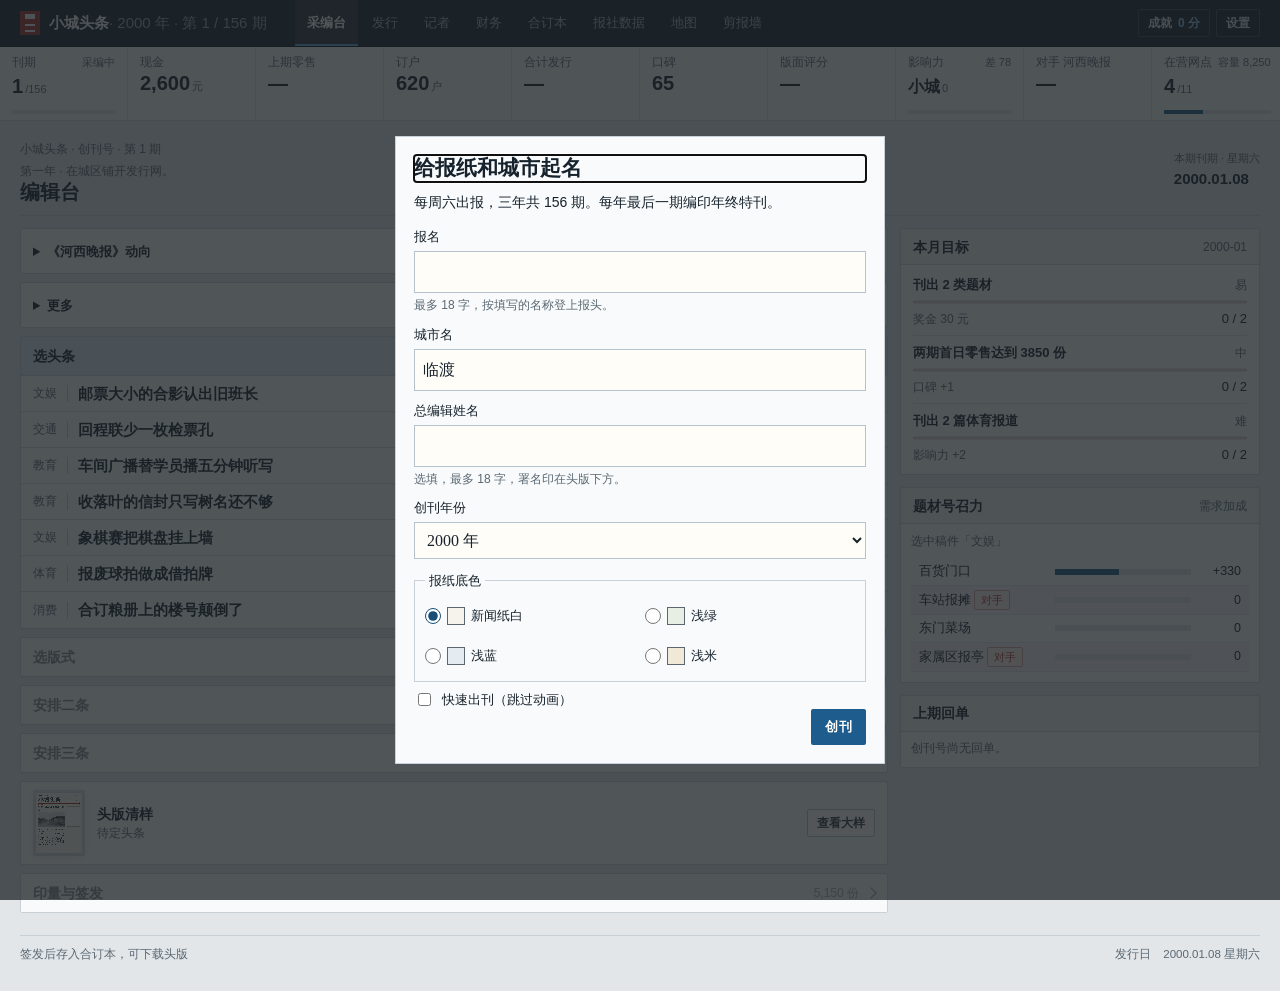
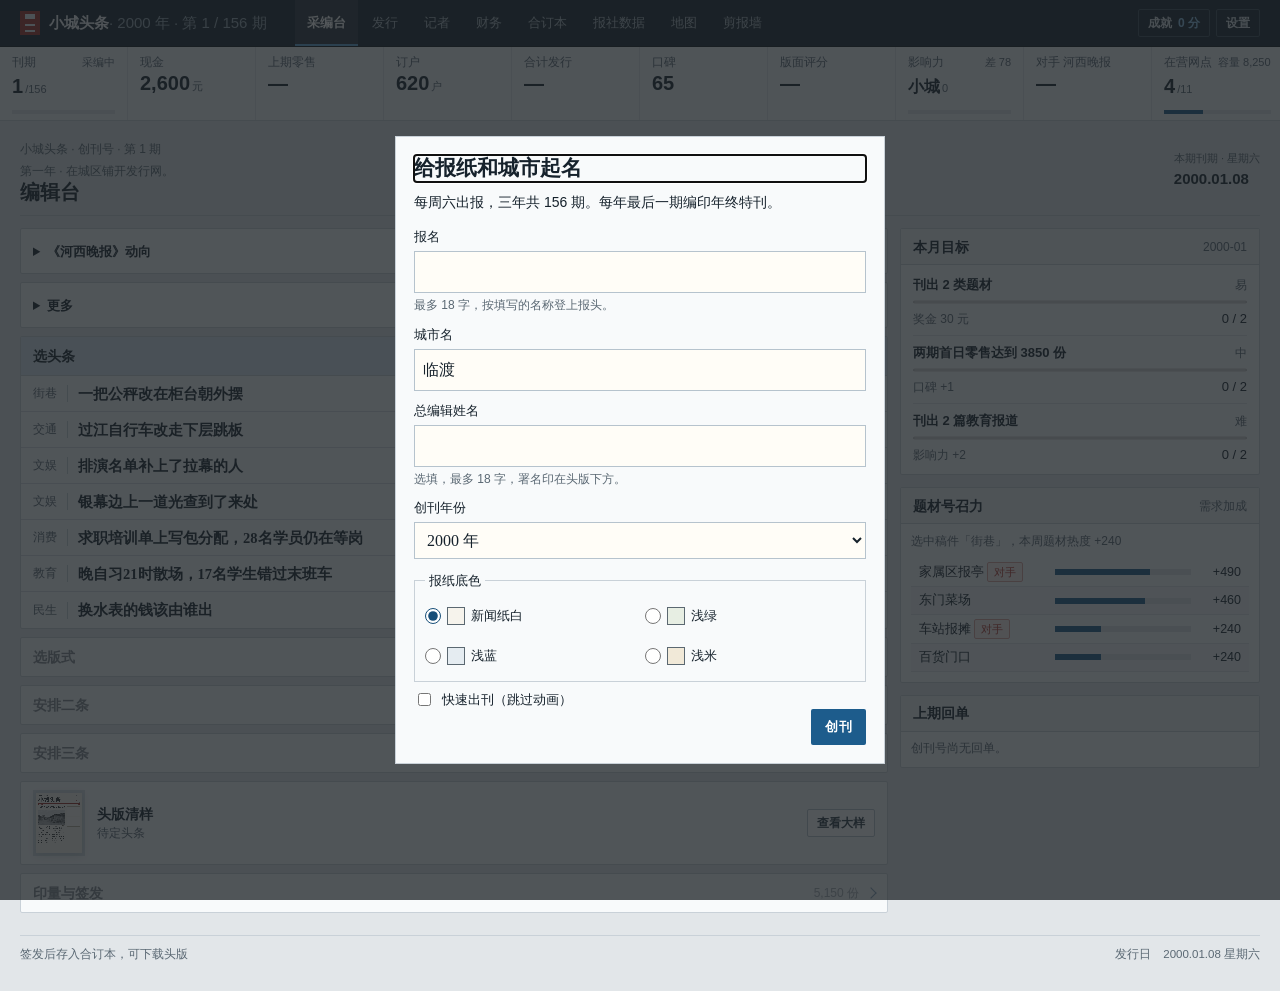
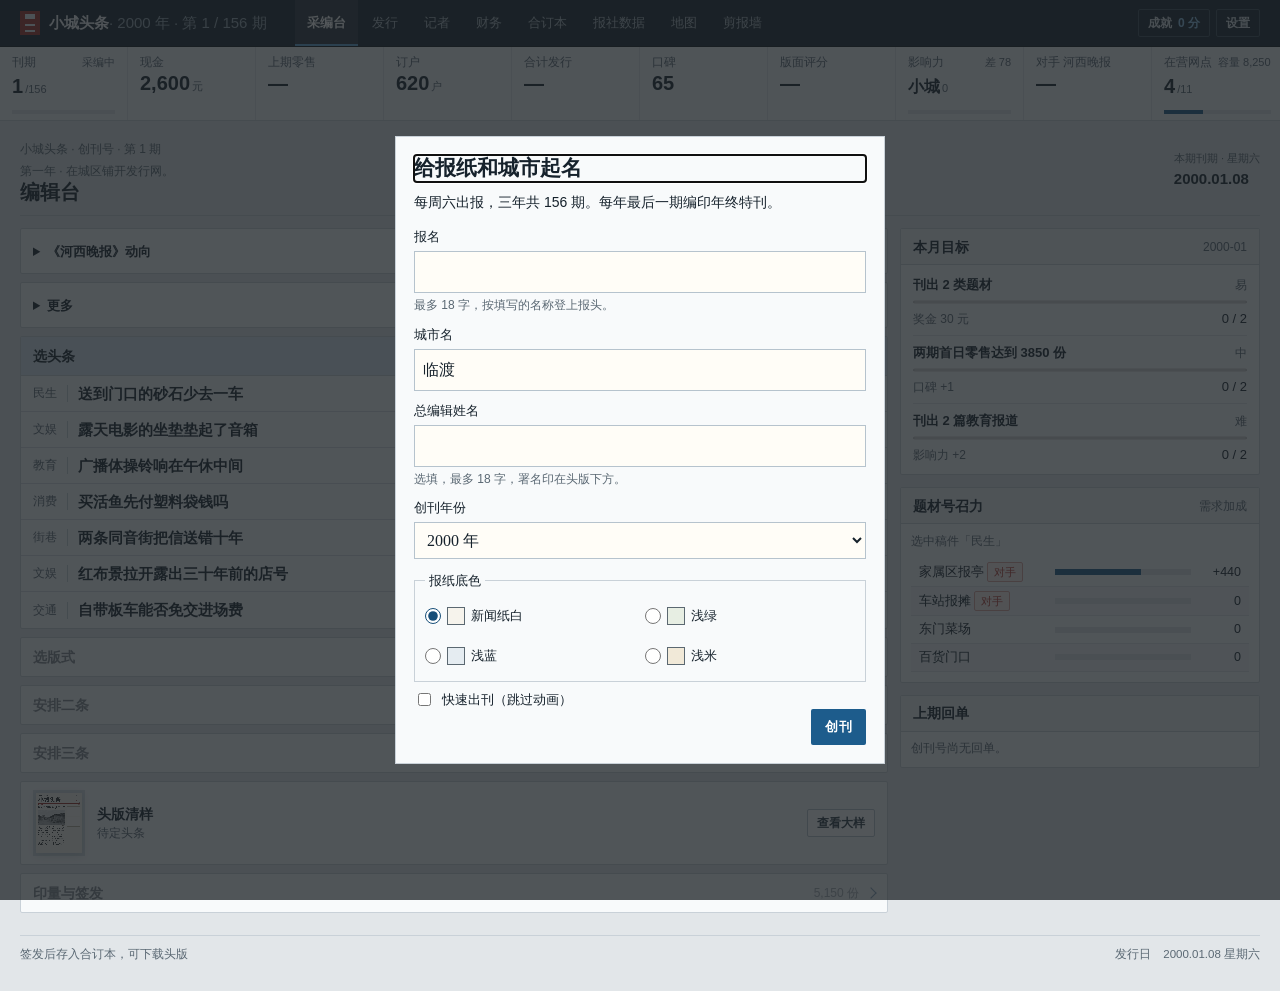
